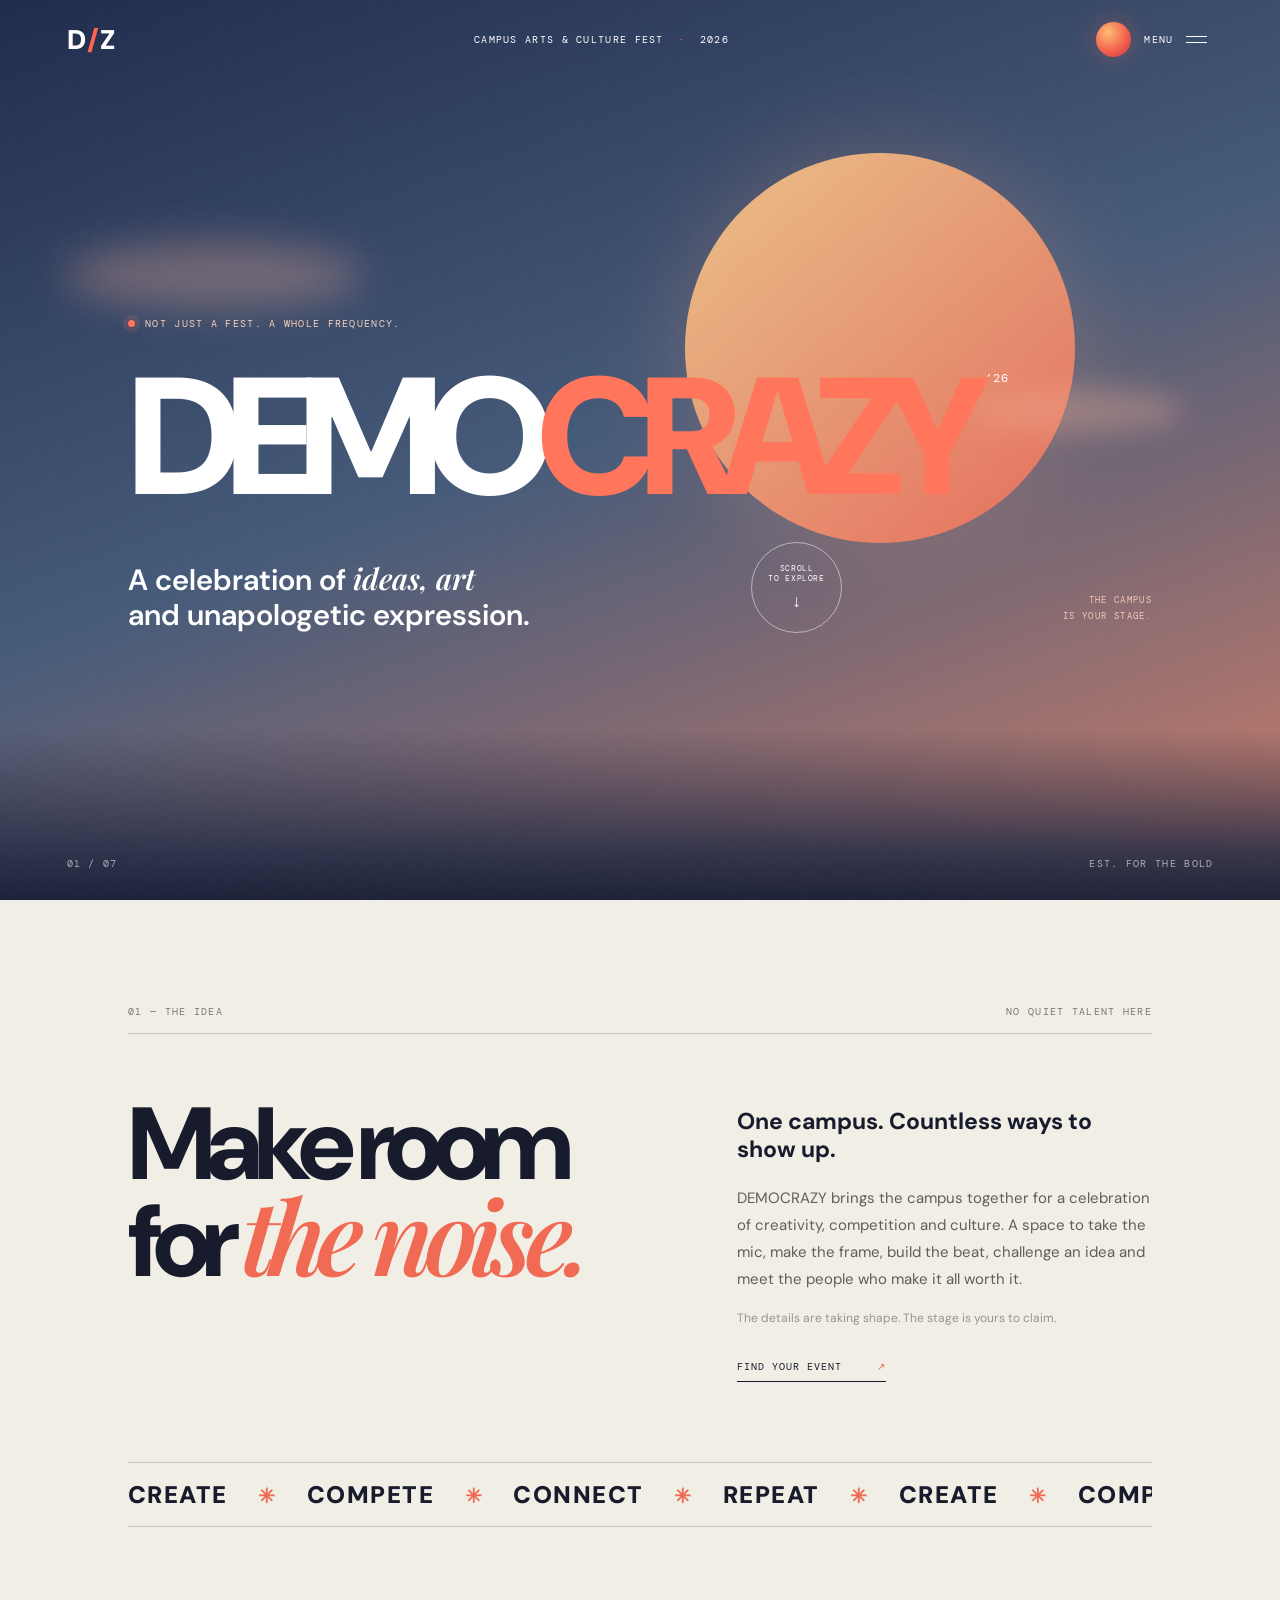
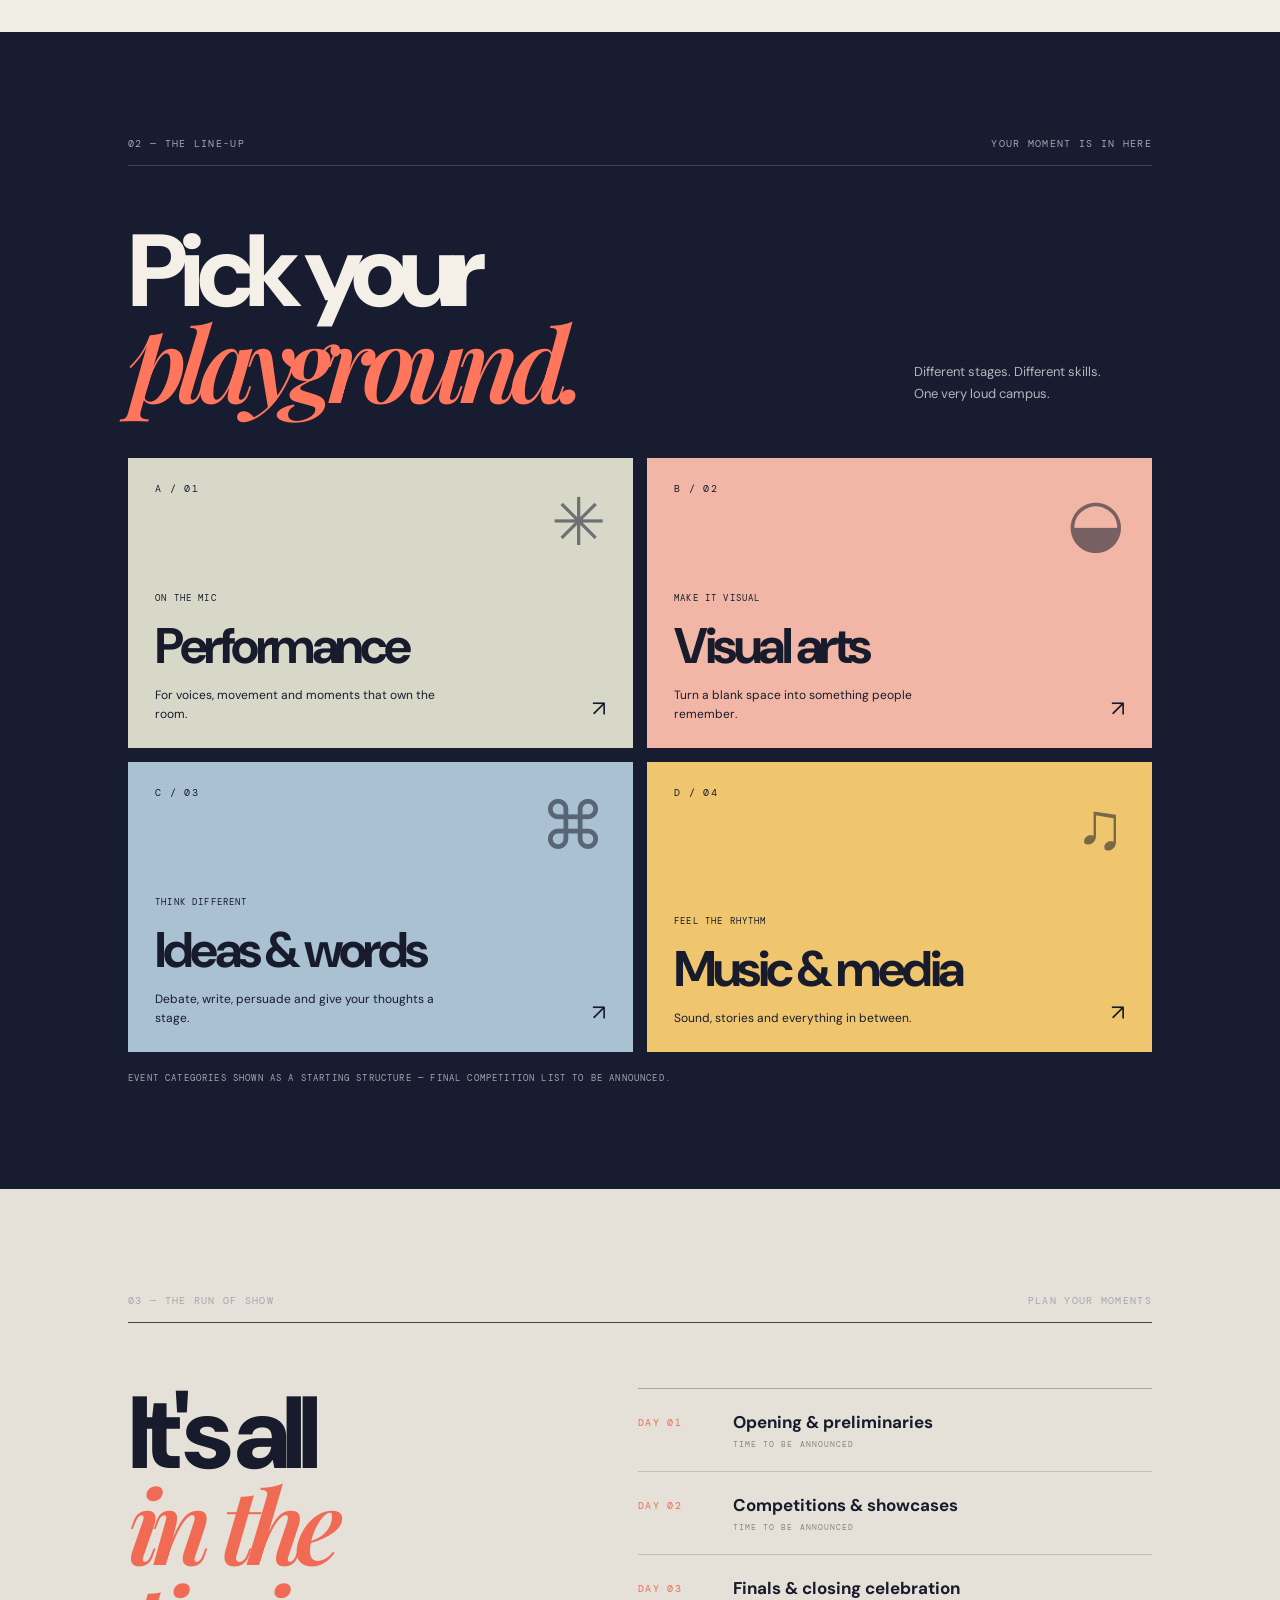
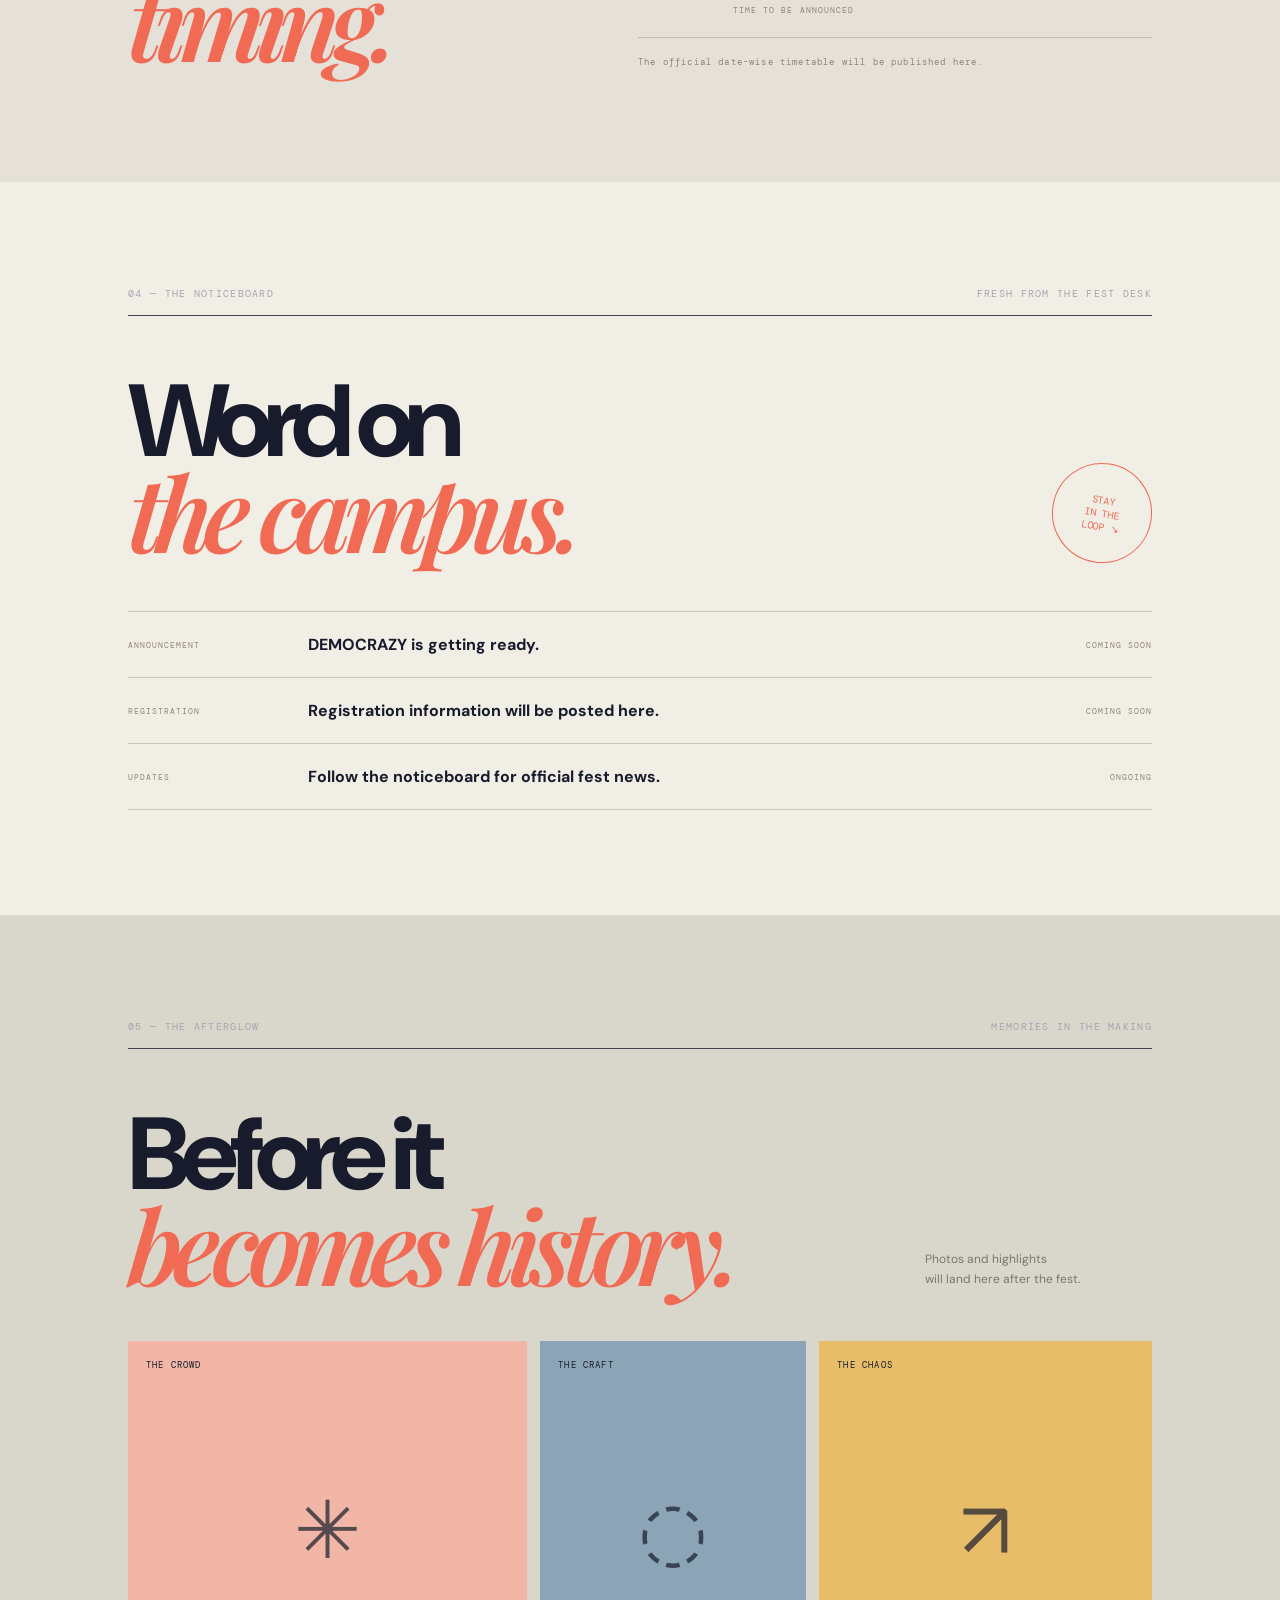
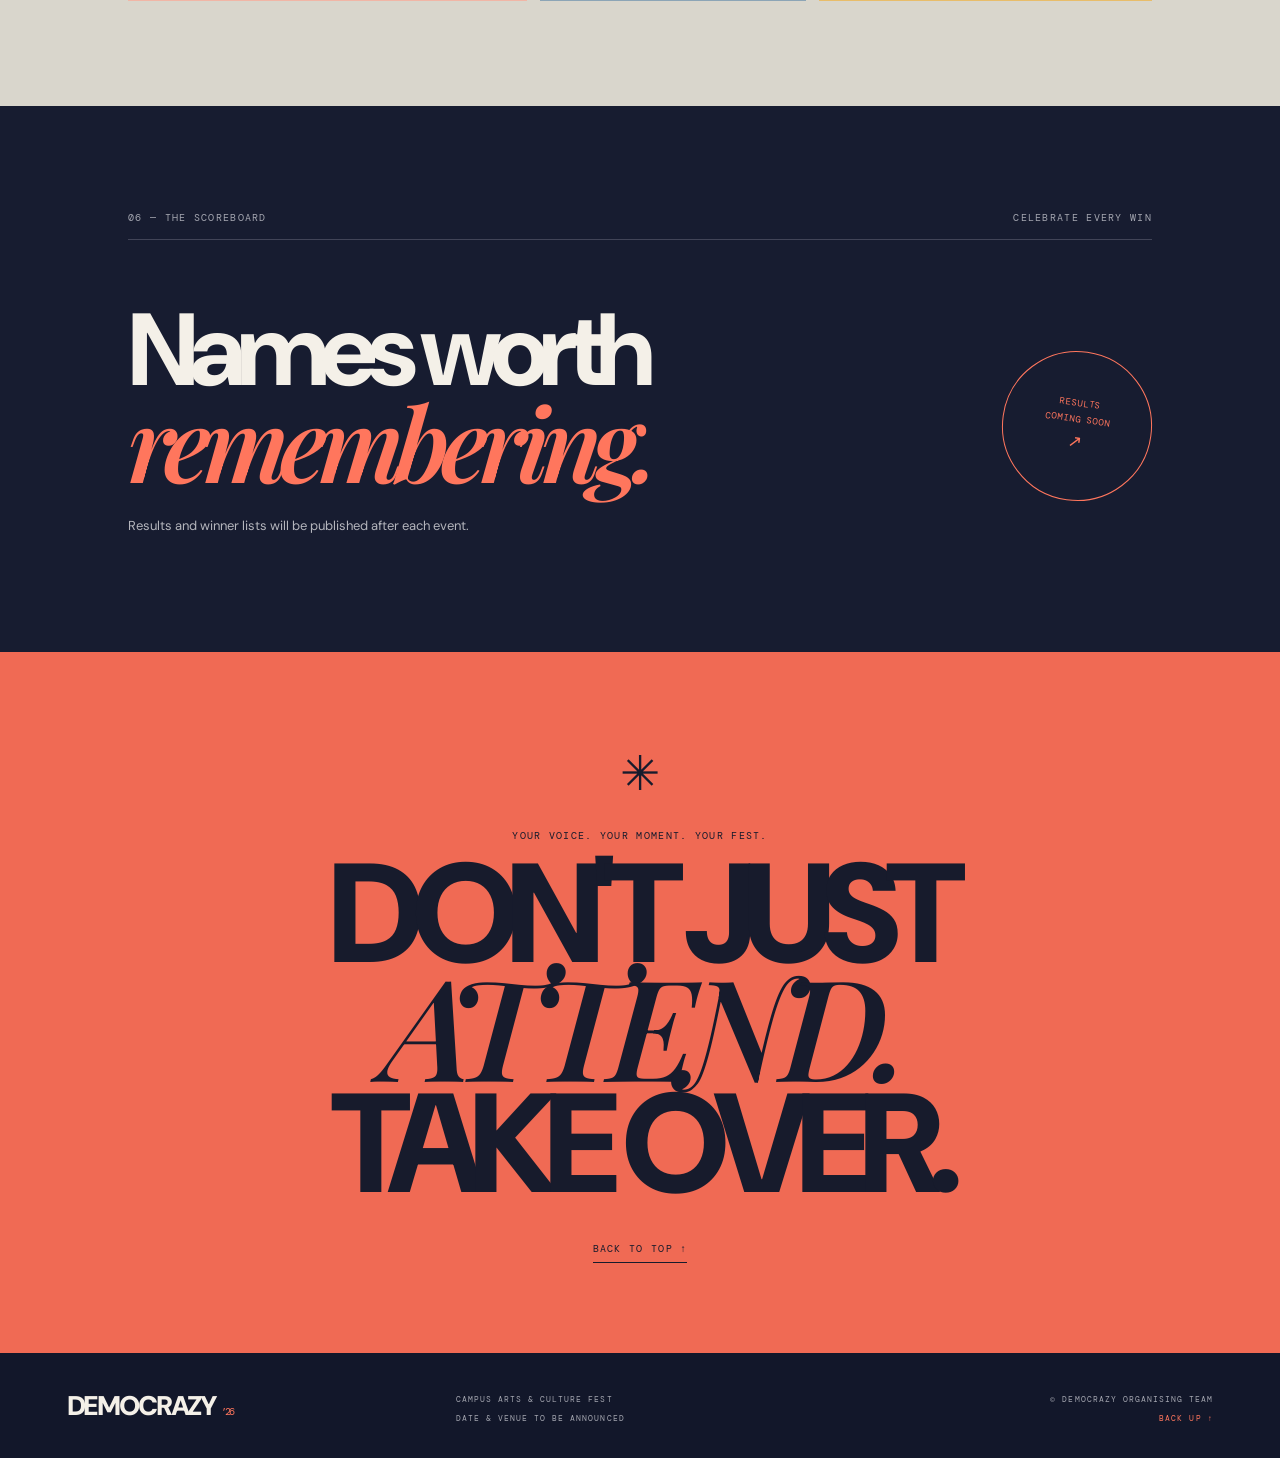
==== index.html @ c94a4e3c "Add files via upload" ====
<!doctype html>
<html lang="en">
<head>
  <meta charset="utf-8">
  <meta name="viewport" content="width=device-width, initial-scale=1">
  <meta name="theme-color" content="#10152b">
  <meta name="description" content="DEMOCRAZY — campus arts, culture and ideas festival.">
  <title>DEMOCRAZY — The Campus Fest</title>
  <link rel="preconnect" href="https://fonts.googleapis.com">
  <link rel="preconnect" href="https://fonts.gstatic.com" crossorigin>
  <link href="https://fonts.googleapis.com/css2?family=DM+Mono:wght@400;500&family=DM+Sans:wght@400;500;600;700;800;900&family=Playfair+Display:ital,wght@0,600;0,700;1,600;1,700&display=swap" rel="stylesheet">
  <link rel="stylesheet" href="style.css">
</head>
<body>
  <div class="loader" id="loader" aria-hidden="true">
    <div class="loader-inner">
      <div class="loader-mark">D<span>.</span></div>
      <p>MAKING SOME NOISE</p>
      <div class="loader-line"><i></i></div>
    </div>
  </div>

  <header class="topbar">
    <a class="wordmark" href="#home" aria-label="DEMOCRAZY home">D<span>/</span>Z</a>
    <span class="top-note">CAMPUS ARTS & CULTURE FEST <i>·</i> 2026</span>
    <button class="menu-trigger" id="menuOpen" aria-label="Open navigation" aria-expanded="false">
      <span class="orb"></span><span class="menu-label">MENU</span><span class="menu-lines"><i></i><i></i></span>
    </button>
  </header>

  <nav class="menu-overlay" id="menu" aria-hidden="true">
    <div class="menu-head"><span>DEMOCRAZY / NAVIGATION</span><button id="menuClose" aria-label="Close navigation">CLOSE <b>×</b></button></div>
    <div class="menu-links">
      <a href="#home"><small>01</small> Home <span>↗</span></a>
      <a href="#about"><small>02</small> The idea <span>↗</span></a>
      <a href="#events"><small>03</small> Events <span>↗</span></a>
      <a href="#schedule"><small>04</small> Schedule <span>↗</span></a>
      <a href="#updates"><small>05</small> Updates <span>↗</span></a>
      <a href="#gallery"><small>06</small> Gallery <span>↗</span></a>
      <a href="#results"><small>07</small> Results <span>↗</span></a>
    </div>
    <div class="menu-foot"><span>MAKE YOURSELF HEARD.</span><span>© DEMOCRAZY 2026</span></div>
  </nav>

  <main>
    <section class="hero" id="home">
      <div class="hero-sky"></div>
      <div class="sun-disc"></div>
      <div class="hero-cloud cloud-a"></div><div class="hero-cloud cloud-b"></div>
      <div class="landscape hills"></div><div class="landscape mountains"></div>
      <div class="landscape foreground"></div>
      <div class="grain"></div>
      <div class="hero-content">
        <p class="eyebrow"><span class="live-dot"></span> NOT JUST A FEST. A WHOLE FREQUENCY.</p>
        <h1>DEMO<span>CRAZY</span><sup>’26</sup></h1>
        <div class="hero-bottom">
          <p class="hero-manifesto">A celebration of <em>ideas, art</em><br>and unapologetic expression.</p>
          <a class="round-link" href="#about" aria-label="Discover the festival"><span>SCROLL<br>TO EXPLORE</span><b>↓</b></a>
          <p class="hero-side-note">THE CAMPUS<br>IS YOUR STAGE.</p>
        </div>
      </div>
      <div class="hero-index"><span>01 / 07</span><span>EST. FOR THE BOLD</span></div>
    </section>

    <section class="intro section-pad" id="about">
      <div class="section-kicker"><span>01 — THE IDEA</span><span>NO QUIET TALENT HERE</span></div>
      <div class="intro-grid">
        <h2>Make room<br>for <em>the noise.</em></h2>
        <div class="intro-copy">
          <p class="big-copy">One campus. Countless ways to show up.</p>
          <p>DEMOCRAZY brings the campus together for a celebration of creativity, competition and culture. A space to take the mic, make the frame, build the beat, challenge an idea and meet the people who make it all worth it.</p>
          <p class="muted">The details are taking shape. The stage is yours to claim.</p>
          <a class="text-link" href="#events">FIND YOUR EVENT <span>↗</span></a>
        </div>
      </div>
      <div class="ticker" aria-hidden="true"><div>CREATE <b>✳</b> COMPETE <b>✳</b> CONNECT <b>✳</b> REPEAT <b>✳</b> CREATE <b>✳</b> COMPETE <b>✳</b> CONNECT <b>✳</b> REPEAT <b>✳</b></div></div>
    </section>

    <section class="events section-pad" id="events">
      <div class="section-kicker"><span>02 — THE LINE-UP</span><span>YOUR MOMENT IS IN HERE</span></div>
      <div class="section-heading"><h2>Pick your<br><em>playground.</em></h2><p>Different stages. Different skills.<br>One very loud campus.</p></div>
      <div class="event-grid">
        <article class="event-card event-card-large"><span class="card-no">A / 01</span><span class="card-symbol">✳</span><div><small>ON THE MIC</small><h3>Performance</h3><p>For voices, movement and moments that own the room.</p></div><span class="card-arrow">↗</span></article>
        <article class="event-card event-card-pink"><span class="card-no">B / 02</span><span class="card-symbol">◒</span><div><small>MAKE IT VISUAL</small><h3>Visual arts</h3><p>Turn a blank space into something people remember.</p></div><span class="card-arrow">↗</span></article>
        <article class="event-card event-card-blue"><span class="card-no">C / 03</span><span class="card-symbol">⌘</span><div><small>THINK DIFFERENT</small><h3>Ideas & words</h3><p>Debate, write, persuade and give your thoughts a stage.</p></div><span class="card-arrow">↗</span></article>
        <article class="event-card event-card-yellow"><span class="card-no">D / 04</span><span class="card-symbol">♫</span><div><small>FEEL THE RHYTHM</small><h3>Music & media</h3><p>Sound, stories and everything in between.</p></div><span class="card-arrow">↗</span></article>
      </div>
      <p class="small-note">EVENT CATEGORIES SHOWN AS A STARTING STRUCTURE — FINAL COMPETITION LIST TO BE ANNOUNCED.</p>
    </section>

    <section class="schedule section-pad" id="schedule">
      <div class="section-kicker"><span>03 — THE RUN OF SHOW</span><span>PLAN YOUR MOMENTS</span></div>
      <div class="schedule-layout">
        <h2>It's all<br><em>in the timing.</em></h2>
        <div class="schedule-panel">
          <div class="schedule-row"><span>DAY 01</span><strong>Opening & preliminaries</strong><small>TIME TO BE ANNOUNCED</small></div>
          <div class="schedule-row"><span>DAY 02</span><strong>Competitions & showcases</strong><small>TIME TO BE ANNOUNCED</small></div>
          <div class="schedule-row"><span>DAY 03</span><strong>Finals & closing celebration</strong><small>TIME TO BE ANNOUNCED</small></div>
          <p class="schedule-disclaimer">The official date-wise timetable will be published here.</p>
        </div>
      </div>
    </section>

    <section class="updates section-pad" id="updates">
      <div class="section-kicker"><span>04 — THE NOTICEBOARD</span><span>FRESH FROM THE FEST DESK</span></div>
      <div class="updates-head"><h2>Word on<br><em>the campus.</em></h2><span class="stamp">STAY<br>IN THE<br>LOOP ↘</span></div>
      <div class="notice-row"><span class="notice-tag">ANNOUNCEMENT</span><strong>DEMOCRAZY is getting ready.</strong><span class="notice-date">COMING SOON</span></div>
      <div class="notice-row"><span class="notice-tag">REGISTRATION</span><strong>Registration information will be posted here.</strong><span class="notice-date">COMING SOON</span></div>
      <div class="notice-row"><span class="notice-tag">UPDATES</span><strong>Follow the noticeboard for official fest news.</strong><span class="notice-date">ONGOING</span></div>
    </section>

    <section class="gallery section-pad" id="gallery">
      <div class="section-kicker"><span>05 — THE AFTERGLOW</span><span>MEMORIES IN THE MAKING</span></div>
      <div class="gallery-head"><h2>Before it<br><em>becomes history.</em></h2><p>Photos and highlights<br>will land here after the fest.</p></div>
      <div class="gallery-placeholders"><div class="gallery-tile tile-one"><span>THE CROWD</span><b>✳</b></div><div class="gallery-tile tile-two"><span>THE CRAFT</span><b>◌</b></div><div class="gallery-tile tile-three"><span>THE CHAOS</span><b>↗</b></div></div>
    </section>

    <section class="results section-pad" id="results">
      <div class="section-kicker"><span>06 — THE SCOREBOARD</span><span>CELEBRATE EVERY WIN</span></div>
      <div class="results-content"><div><h2>Names worth<br><em>remembering.</em></h2><p>Results and winner lists will be published after each event.</p></div><a class="result-button" href="mailto:fest@democrazy.example?subject=DEMOCRAZY%20Results%20Enquiry">RESULTS<br>COMING SOON <span>↗</span></a></div>
    </section>

    <section class="closing">
      <div class="closing-star">✳</div>
      <p>YOUR VOICE. YOUR MOMENT. YOUR FEST.</p>
      <h2>DON'T JUST<br><em>ATTEND.</em><br>TAKE OVER.</h2>
      <a href="#home" class="back-top">BACK TO TOP ↑</a>
    </section>
  </main>

  <footer class="footer">
    <a class="footer-logo" href="#home">DEMOCRAZY<span>’26</span></a>
    <div class="footer-mid"><span>CAMPUS ARTS & CULTURE FEST</span><span>DATE & VENUE TO BE ANNOUNCED</span></div>
    <div class="footer-right"><span>© DEMOCRAZY ORGANISING TEAM</span><a href="#home">BACK UP ↑</a></div>
  </footer>
  <script src="script.js"></script>
</body>
</html>
---- style.css ----
*{box-sizing:border-box}html{scroll-behavior:smooth;scroll-padding-top:84px}body{margin:0;background:#f1eee6;color:#171b2c;font-family:"DM Sans",sans-serif;overflow-x:hidden}a{color:inherit;text-decoration:none}button{font:inherit}.loader{position:fixed;inset:0;background:#11162b;z-index:1000;display:grid;place-items:center;color:#f1eee6;transition:opacity .65s,visibility .65s}.loader.done{opacity:0;visibility:hidden}.loader-inner{width:min(280px,70vw)}.loader-mark{font-size:62px;font-weight:900;letter-spacing:-.1em}.loader-mark span{color:#ff654f}.loader-inner p,.loader-line{font:10px "DM Mono",monospace;letter-spacing:.18em}.loader-line{height:2px;background:#41465a;margin-top:20px;overflow:hidden}.loader-line i{display:block;height:100%;width:40%;background:#ff654f;animation:load 1s ease-in-out infinite alternate}@keyframes load{to{transform:translateX(150%)}}.topbar{height:78px;position:absolute;z-index:20;top:0;left:0;width:100%;display:flex;align-items:center;justify-content:space-between;padding:0 5.2vw;color:#fff}.wordmark{font-size:27px;font-weight:900;letter-spacing:-.1em}.wordmark span{color:#ff654f;padding:0 4px}.top-note,.menu-label,.menu-head,.menu-foot,.hero-index,.eyebrow,.section-kicker,.small-note,.event-card small,.card-no,.schedule-row span,.schedule-row small,.schedule-disclaimer,.notice-tag,.notice-date,.gallery-tile span,.closing>p,.back-top,.footer-mid,.footer-right{font:10px "DM Mono",monospace;letter-spacing:.13em}.top-note i{color:#ff654f;font-style:normal;padding:0 7px}.menu-trigger{border:0;background:none;color:#fff;display:flex;align-items:center;gap:13px;cursor:pointer}.orb{width:35px;height:35px;border-radius:50%;background:radial-gradient(circle at 35% 30%,#ffbc76,#f35d4b 58%,#bd3748);box-shadow:0 0 28px #ff795655}.menu-lines{display:grid;gap:5px}.menu-lines i{width:21px;height:1px;background:#fff;display:block}.hero{min-height:790px;height:100svh;max-height:1100px;position:relative;overflow:hidden;background:#202b4c;color:#fff;display:flex;align-items:center}.hero-sky{position:absolute;inset:0;background:linear-gradient(160deg,#202b4c 0%,#455a79 48%,#d17d68 100%)}.sun-disc{position:absolute;width:min(31vw,390px);aspect-ratio:1;border-radius:50%;background:linear-gradient(140deg,#ffcf8c,#f16e5a);right:16%;top:17%;opacity:.9;filter:blur(.3px);box-shadow:0 0 100px #f9a17a44}.hero-cloud{position:absolute;width:300px;height:65px;border-radius:50%;background:#f6b19a;filter:blur(20px);opacity:.32}.cloud-a{top:27%;left:5%}.cloud-b{top:42%;right:4%;transform:scale(.7)}.landscape{position:absolute;left:0;right:0;pointer-events:none}.hills{height:42%;bottom:0;background:url("assets/hills-HKUNKBJw.webp") center bottom/cover no-repeat;opacity:.88}.mountains{height:35%;bottom:0;background:url("assets/mountains-B8xGV3cT.webp") center bottom/cover no-repeat;opacity:.44;mix-blend-mode:screen}.foreground{height:21%;bottom:-2%;background:linear-gradient(0deg,#141a31 0%,#222b45dd 35%,transparent 100%)}.grain{position:absolute;inset:0;opacity:.1;pointer-events:none;background-image:url("data:image/svg+xml,%3Csvg viewBox='0 0 180 180' xmlns='http://www.w3.org/2000/svg'%3E%3Cfilter id='n'%3E%3CfeTurbulence type='fractalNoise' baseFrequency='.9' numOctaves='3' stitchTiles='stitch'/%3E%3C/filter%3E%3Crect width='100%25' height='100%25' filter='url(%23n)' opacity='.23'/%3E%3C/svg%3E")}.hero-content{position:relative;z-index:2;width:100%;padding:110px 10vw 70px}.eyebrow{color:#f6d2bd;display:flex;align-items:center;gap:10px}.live-dot{width:7px;height:7px;border-radius:50%;background:#ff765d;box-shadow:0 0 0 5px #ff765d22}.hero h1{font-size:clamp(68px,13vw,190px);line-height:.82;letter-spacing:-.105em;margin:40px 0 36px;font-weight:900;white-space:nowrap}.hero h1 span{color:#ff765d}.hero h1 sup{font:12px "DM Mono",monospace;letter-spacing:.1em;vertical-align:top;margin-left:12px}.hero-bottom{display:flex;align-items:end;justify-content:space-between;max-width:1040px}.hero-manifesto{font-size:clamp(19px,2.3vw,31px);line-height:1.2;font-weight:600;margin:0}.hero-manifesto em,.section-heading em,.intro h2 em,.schedule h2 em,.updates-head h2 em,.gallery-head h2 em,.results h2 em,.closing h2 em{font-family:"Playfair Display",serif;font-weight:600}.round-link{width:91px;height:91px;border:1px solid #ffffff80;border-radius:50%;display:flex;flex-direction:column;align-items:center;justify-content:center;gap:7px;font:8px "DM Mono",monospace;letter-spacing:.08em;text-align:center;transition:.3s}.round-link b{font-size:17px;font-weight:400}.round-link:hover{background:#ff765d;border-color:#ff765d;transform:rotate(-12deg)}.hero-side-note{font:9px "DM Mono",monospace;letter-spacing:.15em;line-height:1.8;text-align:right;color:#f4c9b5}.hero-index{position:absolute;z-index:3;bottom:30px;left:5.2vw;right:5.2vw;display:flex;justify-content:space-between;color:#ffffff9c}.menu-overlay{position:fixed;z-index:100;inset:0;background:#151a2d;color:#f4f0e8;padding:28px 7vw 25px;display:flex;flex-direction:column;transform:translateY(-102%);transition:transform .65s cubic-bezier(.76,0,.24,1)}.menu-overlay.open{transform:translateY(0)}.menu-head,.menu-foot{display:flex;justify-content:space-between;color:#b8b8bd}.menu-head button{background:none;border:0;color:#fff;font:10px "DM Mono",monospace;letter-spacing:.1em;cursor:pointer}.menu-head button b{font-size:20px;margin-left:9px;color:#ff765d}.menu-links{display:grid;grid-template-columns:1fr 1fr;gap:0 7vw;margin:auto 0}.menu-links a{font-size:clamp(30px,5.2vw,76px);font-weight:800;letter-spacing:-.06em;border-bottom:1px solid #ffffff25;padding:9px 0;display:flex;align-items:center;gap:16px;transition:color .2s}.menu-links a:hover{color:#ff765d}.menu-links small{font:10px "DM Mono",monospace;letter-spacing:0;color:#ff765d}.menu-links a span{font-size:20px;margin-left:auto}.section-pad{padding:105px 10vw}.section-kicker{display:flex;justify-content:space-between;color:#77776f;border-bottom:1px solid #c9c5ba;padding-bottom:15px}.intro{background:#f1eee6}.intro-grid{display:grid;grid-template-columns:1.1fr .9fr;gap:8vw;padding:65px 0 80px}.intro h2,.section-heading h2,.schedule h2,.updates-head h2,.gallery-head h2,.results h2{font-size:clamp(55px,8vw,112px);line-height:.88;letter-spacing:-.085em;margin:0;font-weight:800}.intro h2 em,.section-heading em,.schedule h2 em,.updates-head h2 em,.gallery-head h2 em,.results h2 em{color:#f06a54}.intro-copy{max-width:430px;padding-top:9px}.big-copy{font-size:23px;font-weight:700;line-height:1.2;margin:0 0 22px}.intro-copy>p:not(.big-copy){font-size:15px;line-height:1.8;color:#5e5e5b}.intro-copy .muted{font-size:12px!important;color:#98948b!important}.text-link{display:inline-flex;gap:35px;margin-top:18px;padding-bottom:8px;border-bottom:1px solid #171b2c;font:10px "DM Mono",monospace;letter-spacing:.1em}.text-link span{color:#f06a54}.ticker{overflow:hidden;border-top:1px solid #c9c5ba;border-bottom:1px solid #c9c5ba;padding:16px 0;white-space:nowrap;font-size:24px;font-weight:900;letter-spacing:.06em}.ticker div{word-spacing:10px;animation:marquee 26s linear infinite}.ticker b{color:#f06a54;font-size:20px;margin:0 14px}@keyframes marquee{to{transform:translateX(-25%)}}.events{background:#171c30;color:#f4f0e8}.events .section-kicker,.schedule .section-kicker,.updates .section-kicker,.gallery .section-kicker,.results .section-kicker{color:#a4a6b0;border-color:#414457}.section-heading{display:flex;justify-content:space-between;align-items:end;padding:60px 0 45px}.section-heading h2 em{color:#ff765d}.section-heading>p{font-size:13px;line-height:1.7;color:#b4b5bc;margin:0 5% 8px 0}.event-grid{display:grid;grid-template-columns:1fr 1fr;gap:14px}.event-card{min-height:290px;padding:24px 27px;position:relative;display:flex;flex-direction:column;justify-content:space-between;color:#171b2c;overflow:hidden;transition:transform .3s}.event-card:hover{transform:translateY(-5px)}.event-card-large{background:#d8d8c8}.event-card-pink{background:#f1b6a6}.event-card-blue{background:#a9c1d3}.event-card-yellow{background:#efc66d}.card-no{position:relative;z-index:1}.card-symbol{position:absolute;right:27px;top:22px;font-size:66px;opacity:.55}.event-card small{font-size:9px}.event-card h3{font-size:clamp(31px,4vw,50px);letter-spacing:-.07em;margin:7px 0}.event-card p{font-size:12px;max-width:280px;line-height:1.6;margin:0}.card-arrow{position:absolute;right:27px;bottom:25px;font-size:22px}.small-note{font-size:9px;color:#a4a6b0;margin:20px 0 0}.schedule{background:#e5e1d8}.schedule-layout{display:grid;grid-template-columns:.9fr 1.1fr;gap:7vw;padding-top:65px}.schedule h2 em{color:#f06a54}.schedule-panel{border-top:1px solid #aaa69e}.schedule-row{display:grid;grid-template-columns:80px 1fr;gap:6px 15px;padding:22px 0;border-bottom:1px solid #c3beb4;align-items:center}.schedule-row span{color:#ed6b54}.schedule-row strong{font-size:17px}.schedule-row small{grid-column:2;color:#89867f;font-size:8px}.schedule-disclaimer{font-size:9px;color:#89867f;margin-top:18px}.updates{background:#f1eee6}.updates-head{display:flex;align-items:end;justify-content:space-between;padding:60px 0 48px}.stamp{border:1px solid #f06a54;color:#f06a54;border-radius:50%;width:100px;height:100px;display:grid;place-content:center;text-align:center;font:10px "DM Mono",monospace;transform:rotate(9deg)}.notice-row{display:grid;grid-template-columns:160px 1fr 120px;gap:20px;align-items:center;border-top:1px solid #c9c5ba;padding:22px 0}.notice-row:last-child{border-bottom:1px solid #c9c5ba}.notice-tag,.notice-date{font-size:8px;color:#8c887f}.notice-row strong{font-size:16px}.notice-date{text-align:right}.gallery{background:#d9d6cc}.gallery-head{display:flex;justify-content:space-between;align-items:end;padding:60px 0 45px}.gallery-head>p{font-size:12px;line-height:1.7;color:#77776f;margin:0 7% 7px 0}.gallery-placeholders{display:grid;grid-template-columns:1.2fr .8fr 1fr;gap:13px}.gallery-tile{height:260px;padding:18px;display:flex;flex-direction:column;justify-content:space-between;position:relative;overflow:hidden}.gallery-tile b{font-size:80px;align-self:center;font-weight:400;opacity:.7}.tile-one{background:#f1b6a6}.tile-two{background:#8ca5b6}.tile-three{background:#e8bd6a}.gallery-tile span{font-size:9px}.results{background:#171c30;color:#f4f0e8}.results-content{display:flex;justify-content:space-between;align-items:center;padding-top:65px}.results h2 em{color:#ff765d}.results-content p{color:#b4b5bc;font-size:13px;margin-top:24px}.result-button{width:150px;height:150px;border:1px solid #ff765d;border-radius:50%;display:grid;place-content:center;text-align:center;color:#ff765d;font:9px "DM Mono",monospace;letter-spacing:.1em;line-height:1.7;transform:rotate(8deg);transition:.3s}.result-button:hover{background:#ff765d;color:#171c30;transform:rotate(0)}.result-button span{font-size:17px}.closing{min-height:590px;background:#f06a54;color:#171b2c;text-align:center;display:flex;flex-direction:column;align-items:center;justify-content:center;padding:90px 20px;position:relative;overflow:hidden}.closing-star{font-size:48px;animation:spin 24s linear infinite}@keyframes spin{to{transform:rotate(360deg)}}.closing>p{margin:24px 0 18px}.closing h2{font-size:clamp(65px,11vw,145px);line-height:.78;letter-spacing:-.1em;margin:0;font-weight:900}.closing h2 em{font-weight:600}.back-top{margin-top:42px;border-bottom:1px solid #171b2c;padding-bottom:7px}.footer{background:#12172a;color:#f4f0e8;padding:35px 5.2vw;display:grid;grid-template-columns:1fr 1fr 1fr;align-items:end;gap:20px}.footer-logo{font-size:27px;font-weight:900;letter-spacing:-.08em}.footer-logo span{font:10px "DM Mono",monospace;color:#ff765d;margin-left:6px}.footer-mid,.footer-right{display:grid;gap:9px;color:#a4a6b0;font-size:8px}.footer-right{text-align:right}.footer-right a{color:#ff765d}.menu-lock{overflow:hidden}
@media(max-width:700px){.topbar{height:66px;padding:0 6vw}.top-note{display:none}.hero{min-height:720px;height:100svh}.hero-content{padding:100px 7vw 70px}.hero h1{font-size:clamp(58px,15vw,100px);white-space:normal;line-height:.9;margin:35px 0}.hero h1 sup{font-size:9px}.sun-disc{width:54vw;right:7%;top:20%}.hills{height:32%}.mountains{height:25%}.hero-bottom{display:grid;grid-template-columns:1fr auto;gap:25px}.hero-side-note{display:none}.round-link{width:75px;height:75px}.hero-index{left:7vw;right:7vw;bottom:22px;font-size:8px}.menu-overlay{padding:24px 7vw}.menu-links{grid-template-columns:1fr;gap:0;margin:45px 0}.menu-links a{font-size:clamp(30px,9vw,54px);padding:7px 0}.menu-foot{font-size:8px}.section-pad{padding:75px 7vw}.section-kicker{font-size:8px;gap:12px}.intro-grid,.schedule-layout{grid-template-columns:1fr;gap:35px;padding:48px 0 58px}.intro h2,.section-heading h2,.schedule h2,.updates-head h2,.gallery-head h2,.results h2{font-size:clamp(57px,15vw,90px)}.intro-copy{padding:0}.big-copy{font-size:20px}.ticker{font-size:18px}.section-heading,.gallery-head{display:block;padding:48px 0 34px}.section-heading>p,.gallery-head>p{margin:24px 0 0}.event-grid{grid-template-columns:1fr}.event-card{min-height:245px}.schedule-layout{padding-top:48px}.updates-head{padding:48px 0 34px}.stamp{width:75px;height:75px;font-size:8px;margin-top:30px}.notice-row{grid-template-columns:1fr auto;gap:8px 15px;padding:17px 0}.notice-row strong{grid-column:1/-1;grid-row:2;font-size:14px}.notice-date{grid-column:2;grid-row:1}.notice-tag{grid-column:1;grid-row:1}.gallery-placeholders{grid-template-columns:1fr 1fr}.gallery-tile{height:190px}.tile-three{grid-column:1/-1;height:150px}.results-content{display:block;padding-top:48px}.result-button{margin:35px 0 0 auto;width:125px;height:125px}.closing{min-height:500px}.closing h2{font-size:clamp(62px,16vw,105px)}.footer{grid-template-columns:1fr 1fr;padding:28px 7vw}.footer-mid{grid-column:1/-1;grid-row:2}.footer-right{grid-column:2;grid-row:1}}
@media(prefers-reduced-motion:reduce){*,*::before,*::after{scroll-behavior:auto!important;animation-duration:.01ms!important;animation-iteration-count:1!important;transition-duration:.01ms!important}}
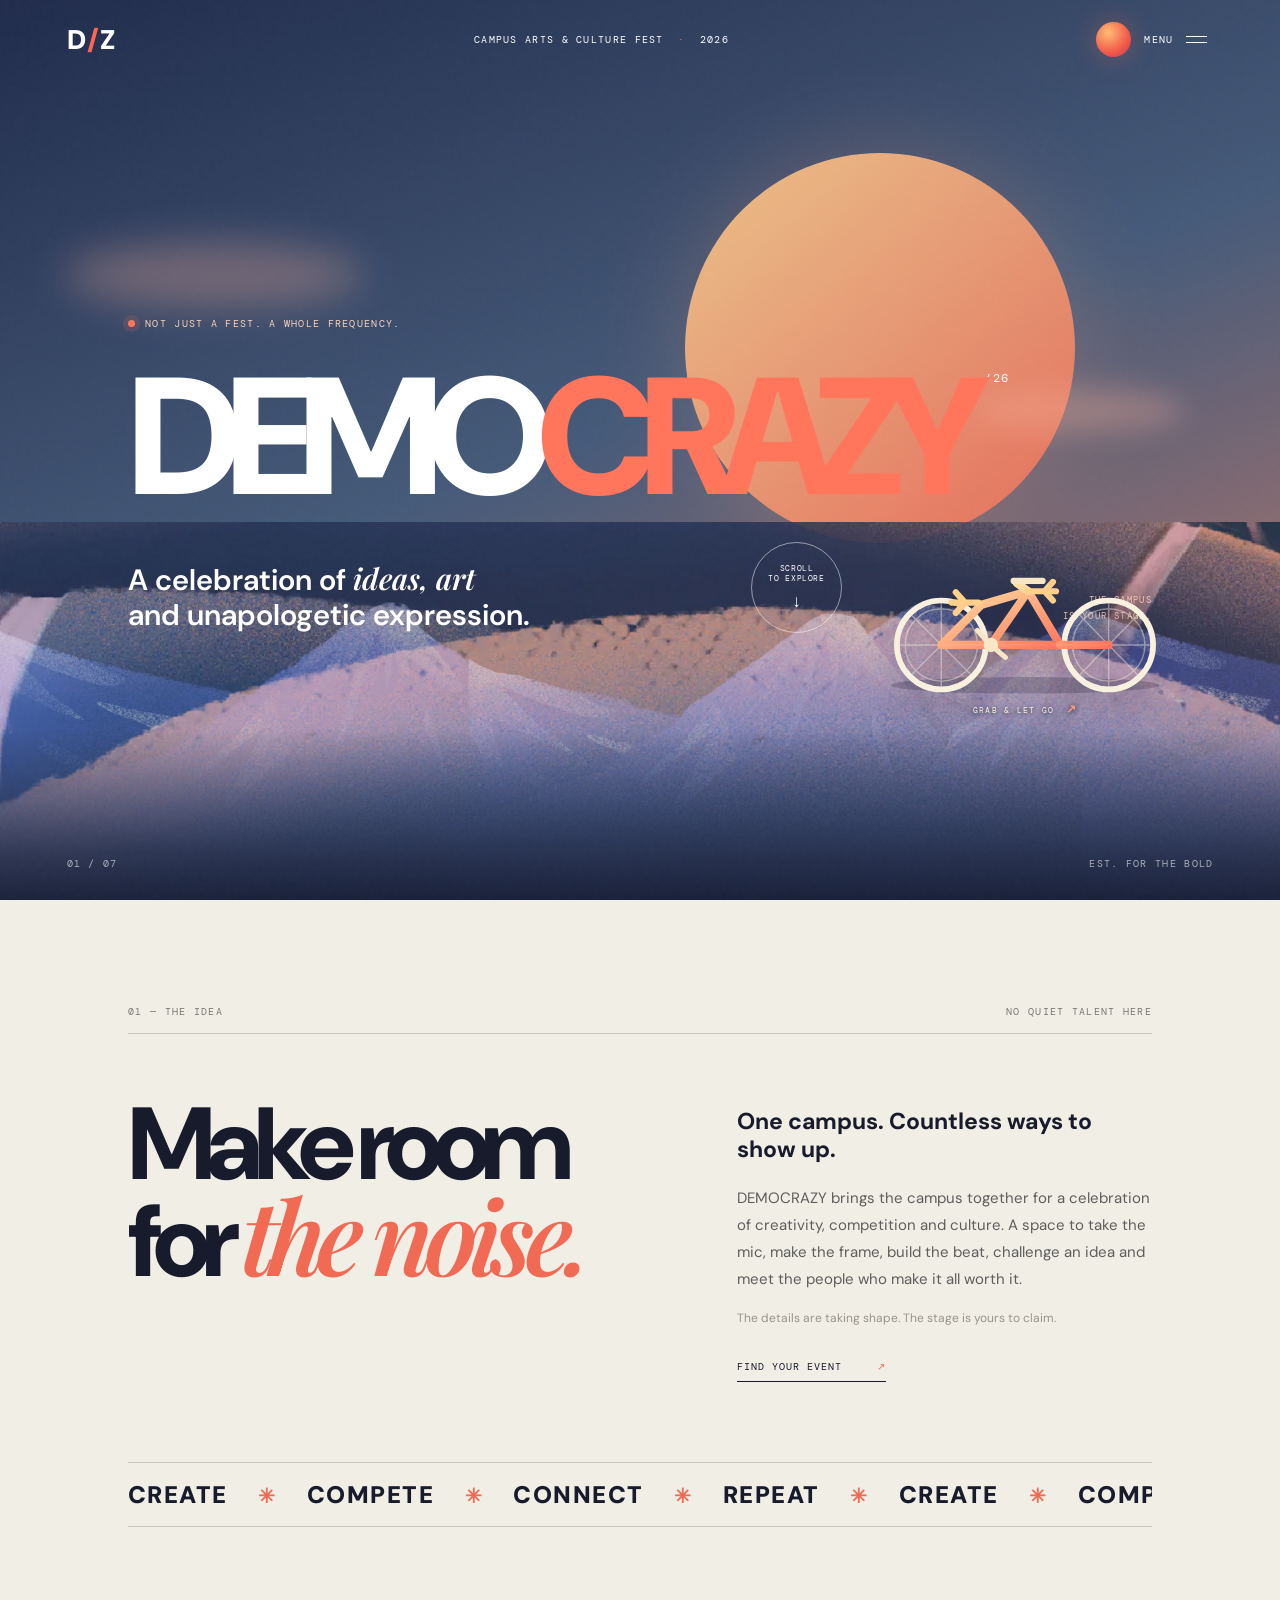
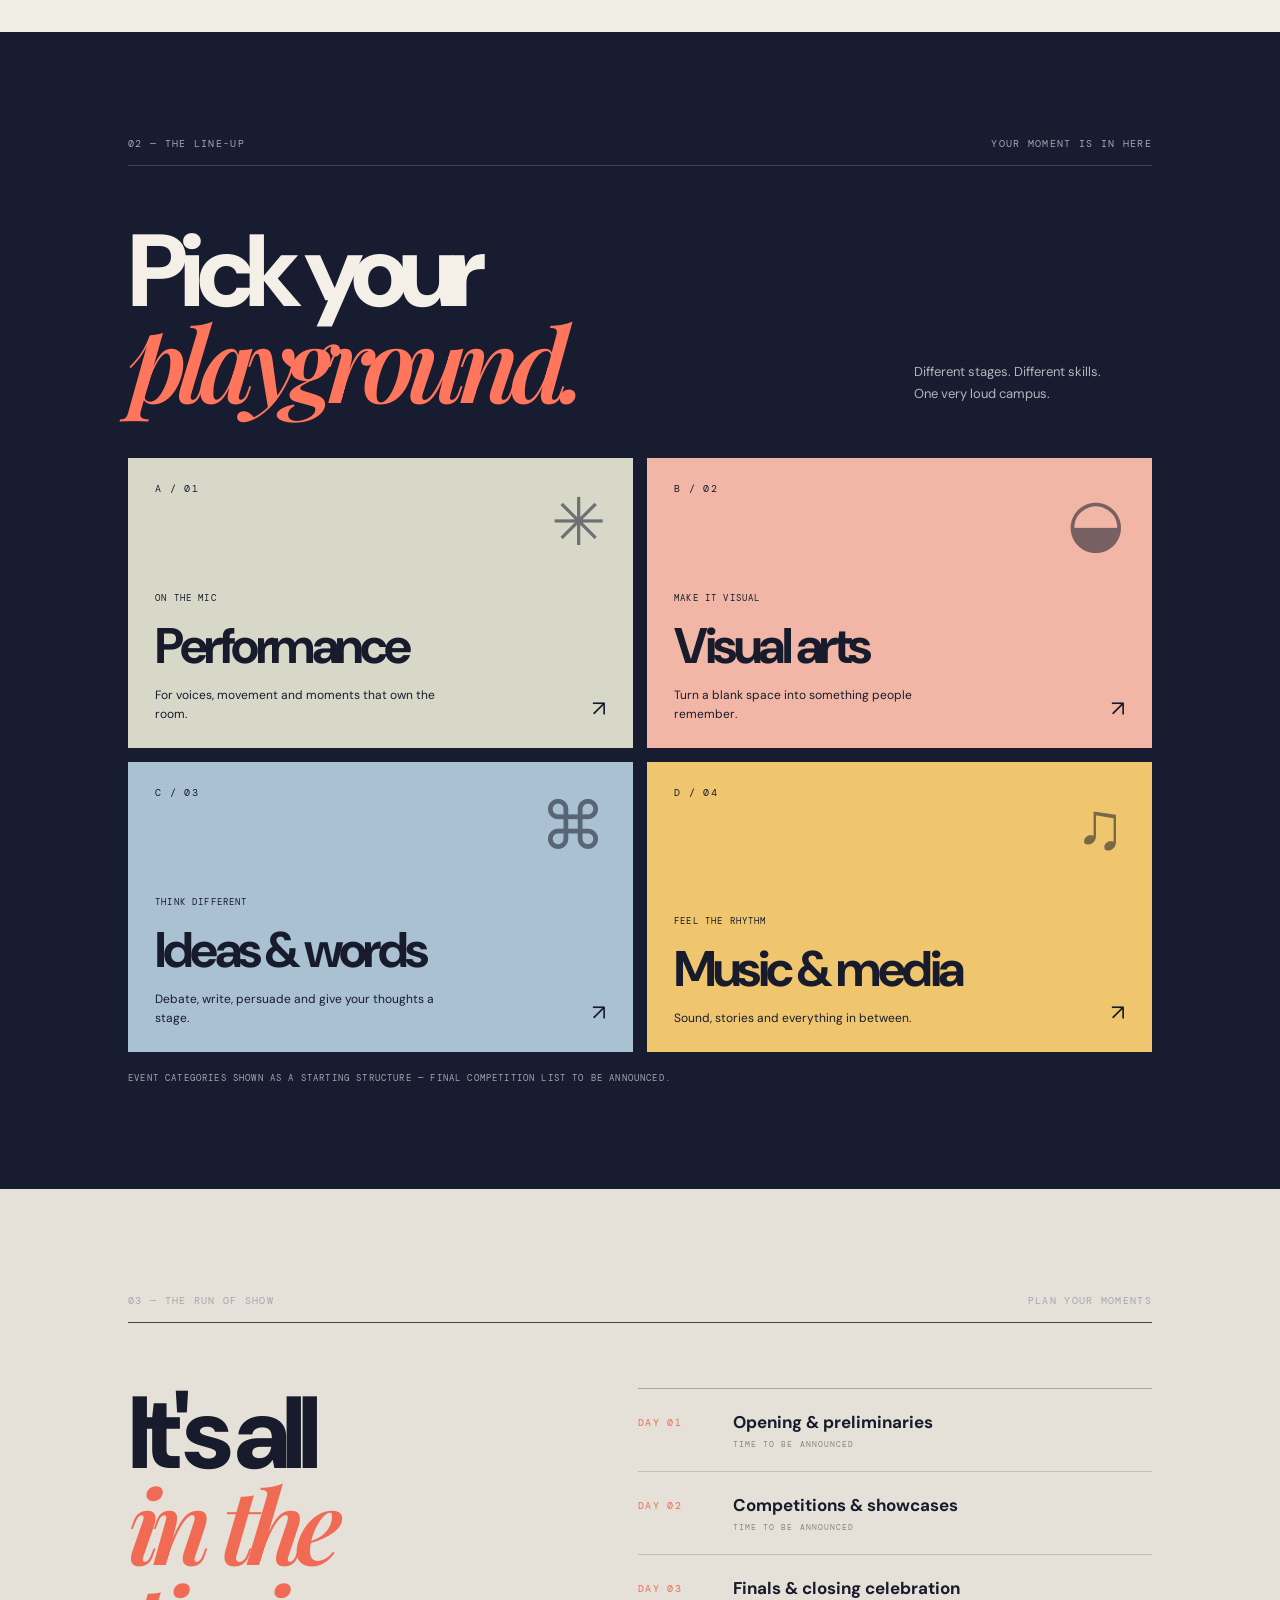
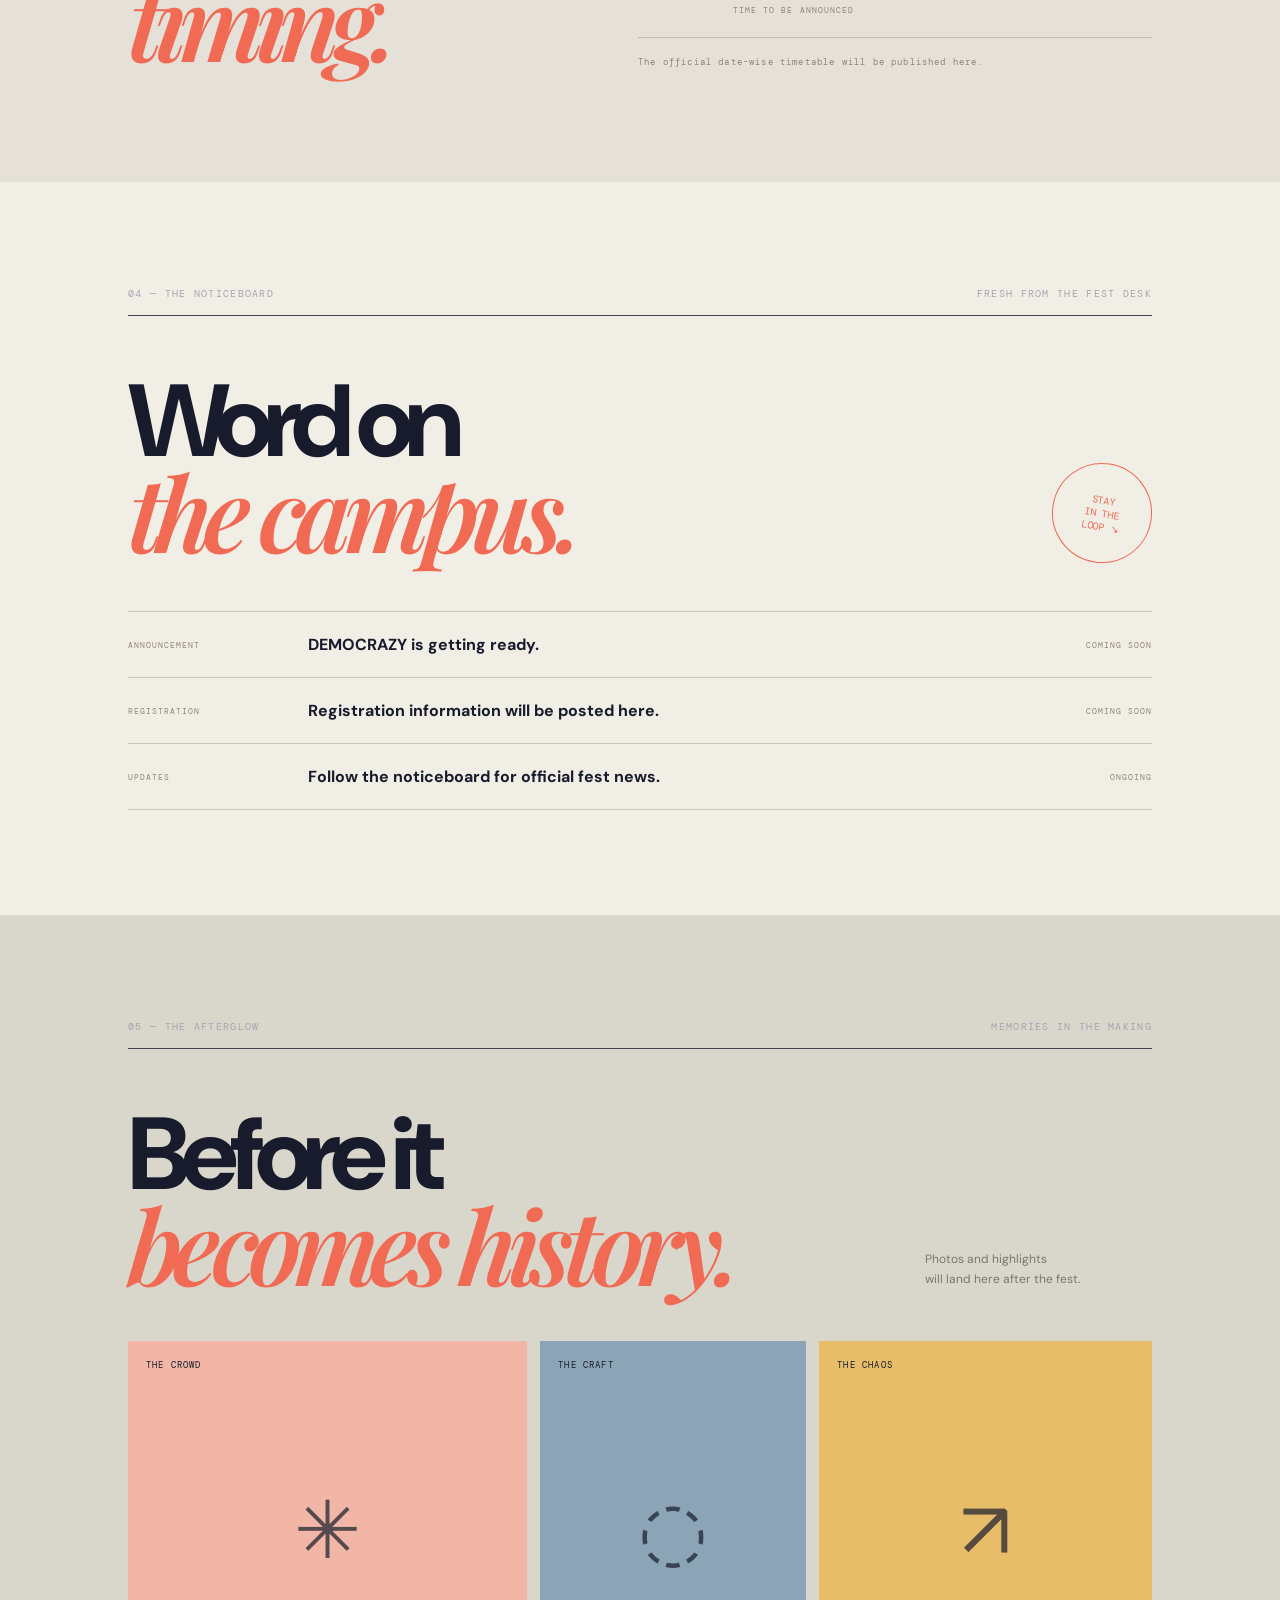
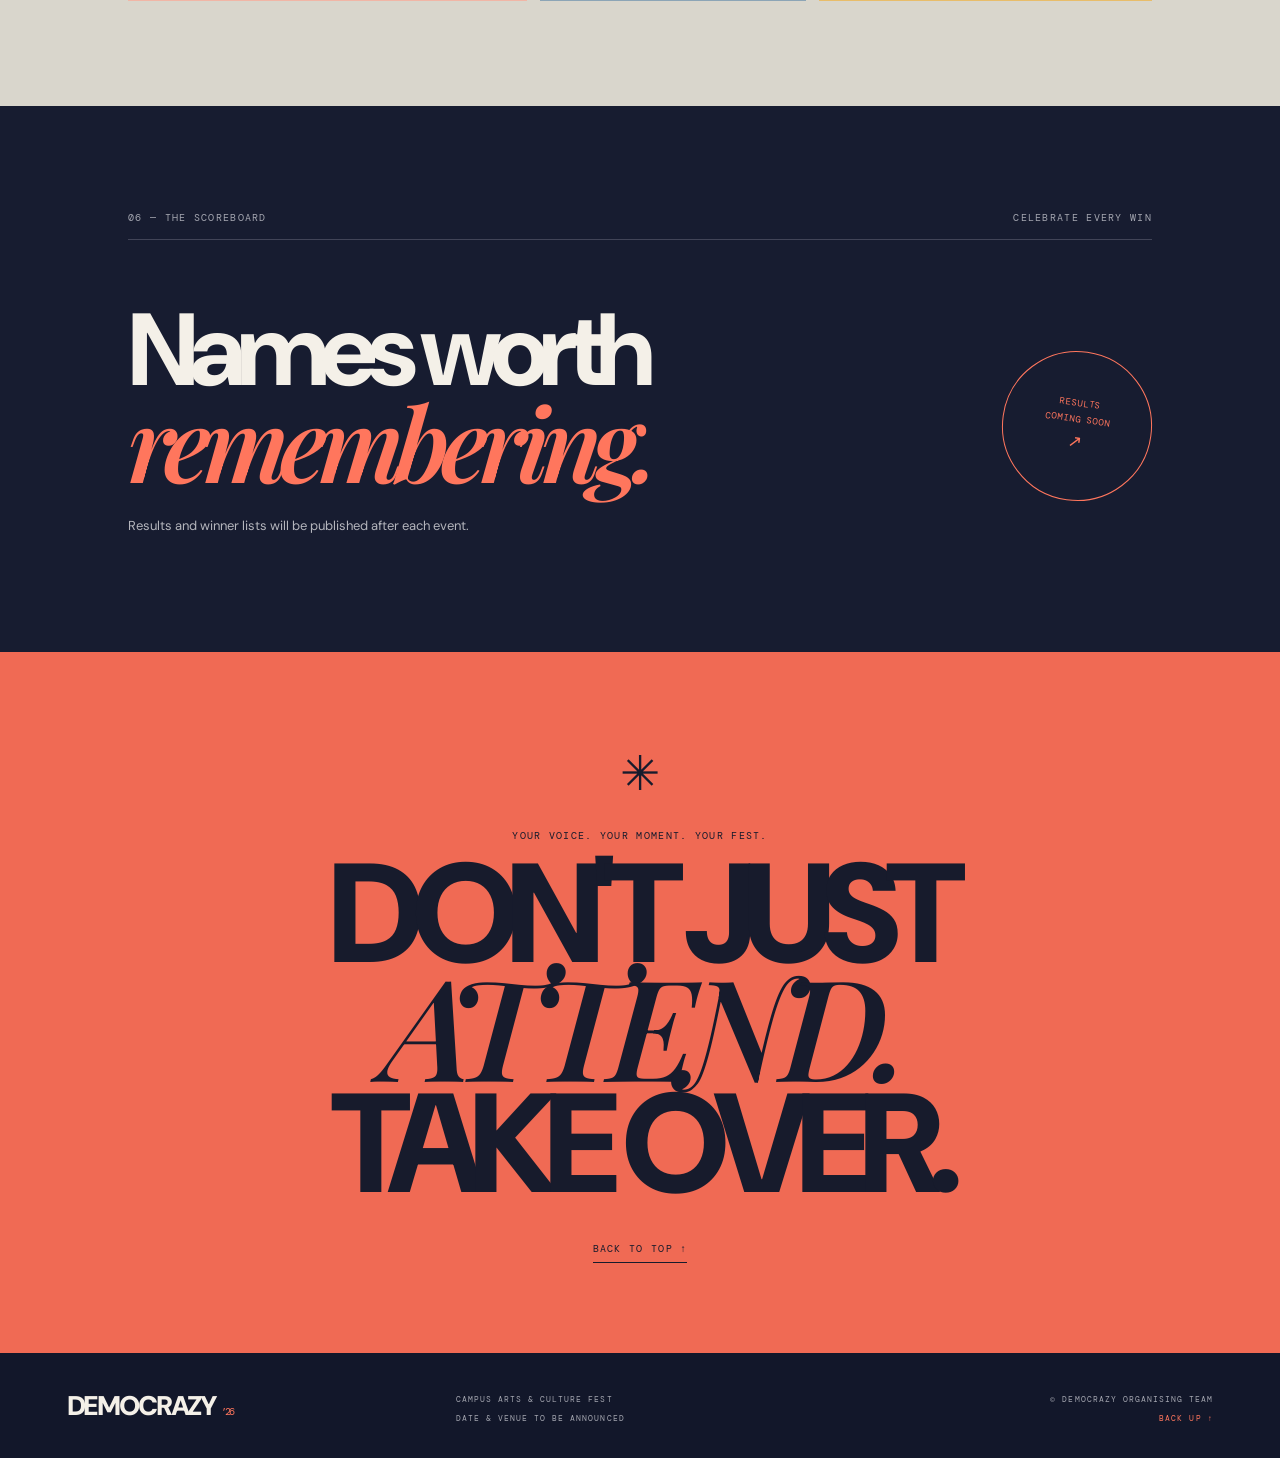
==== commit 0c31ea0c: "Add files via upload" ====
--- a/index.html
+++ b/index.html
@@ -58,6 +58,36 @@
           <a class="round-link" href="#about" aria-label="Discover the festival"><span>SCROLL<br>TO EXPLORE</span><b>↓</b></a>
           <p class="hero-side-note">THE CAMPUS<br>IS YOUR STAGE.</p>
         </div>
+      </div>
+      <div class="draggable-bike" id="draggableBike" role="img" aria-label="A bicycle you can drag around; release it to let it spring back" tabindex="0">
+        <svg viewBox="0 0 300 176" aria-hidden="true">
+          <defs>
+            <linearGradient id="bikeFrame" x1="0" y1="0" x2="1" y2="1">
+              <stop offset="0" stop-color="#ffe2a4"/><stop offset="1" stop-color="#ff765d"/>
+            </linearGradient>
+          </defs>
+          <ellipse cx="150" cy="158" rx="130" ry="8" fill="#11162b" opacity=".22"/>
+          <g fill="none" stroke="#f8f1df" stroke-width="5.5">
+            <circle cx="69" cy="119" r="43"/><circle cx="231" cy="119" r="43"/>
+          </g>
+          <g fill="none" stroke="#f8f1df" stroke-width="1.4" opacity=".42">
+            <circle cx="69" cy="119" r="35"/><circle cx="231" cy="119" r="35"/>
+            <path d="M69 76V162M26 119H112M38 88l62 62m0-62-62 62M231 76V162M188 119h86m-73-31 60 62m0-62-60 62"/>
+          </g>
+          <g fill="none" stroke="url(#bikeFrame)" stroke-width="8" stroke-linecap="round" stroke-linejoin="round">
+            <path d="M69 119 117 119 153 67 184 119 69 119 108 80 153 67"/>
+            <path d="M184 119 231 119M153 67l-11-8"/>
+          </g>
+          <g fill="none" stroke="#ffcf8c" stroke-width="6" stroke-linecap="round">
+            <path d="M105 78h-26m13 0-9-10m9 10-9 10"/>
+            <path d="M153 67h27m-11 0 8-9m-8 9 8 9"/>
+          </g>
+          <circle cx="117" cy="119" r="7" fill="#f7e7c6"/>
+          <path d="M117 119l-13-14m13 14 14 12" stroke="#f7e7c6" stroke-width="5" stroke-linecap="round"/>
+          <path d="M139 57h28" stroke="#f7e7c6" stroke-width="6" stroke-linecap="round"/>
+          <path d="M69 119h162" stroke="#fff" stroke-width="1" opacity=".12"/>
+        </svg>
+        <span class="bike-hint">GRAB &amp; LET GO <b>↗</b></span>
       </div>
       <div class="hero-index"><span>01 / 07</span><span>EST. FOR THE BOLD</span></div>
     </section>
--- a/style.css
+++ b/style.css
@@ -1,3 +1,12 @@
 *{box-sizing:border-box}html{scroll-behavior:smooth;scroll-padding-top:84px}body{margin:0;background:#f1eee6;color:#171b2c;font-family:"DM Sans",sans-serif;overflow-x:hidden}a{color:inherit;text-decoration:none}button{font:inherit}.loader{position:fixed;inset:0;background:#11162b;z-index:1000;display:grid;place-items:center;color:#f1eee6;transition:opacity .65s,visibility .65s}.loader.done{opacity:0;visibility:hidden}.loader-inner{width:min(280px,70vw)}.loader-mark{font-size:62px;font-weight:900;letter-spacing:-.1em}.loader-mark span{color:#ff654f}.loader-inner p,.loader-line{font:10px "DM Mono",monospace;letter-spacing:.18em}.loader-line{height:2px;background:#41465a;margin-top:20px;overflow:hidden}.loader-line i{display:block;height:100%;width:40%;background:#ff654f;animation:load 1s ease-in-out infinite alternate}@keyframes load{to{transform:translateX(150%)}}.topbar{height:78px;position:absolute;z-index:20;top:0;left:0;width:100%;display:flex;align-items:center;justify-content:space-between;padding:0 5.2vw;color:#fff}.wordmark{font-size:27px;font-weight:900;letter-spacing:-.1em}.wordmark span{color:#ff654f;padding:0 4px}.top-note,.menu-label,.menu-head,.menu-foot,.hero-index,.eyebrow,.section-kicker,.small-note,.event-card small,.card-no,.schedule-row span,.schedule-row small,.schedule-disclaimer,.notice-tag,.notice-date,.gallery-tile span,.closing>p,.back-top,.footer-mid,.footer-right{font:10px "DM Mono",monospace;letter-spacing:.13em}.top-note i{color:#ff654f;font-style:normal;padding:0 7px}.menu-trigger{border:0;background:none;color:#fff;display:flex;align-items:center;gap:13px;cursor:pointer}.orb{width:35px;height:35px;border-radius:50%;background:radial-gradient(circle at 35% 30%,#ffbc76,#f35d4b 58%,#bd3748);box-shadow:0 0 28px #ff795655}.menu-lines{display:grid;gap:5px}.menu-lines i{width:21px;height:1px;background:#fff;display:block}.hero{min-height:790px;height:100svh;max-height:1100px;position:relative;overflow:hidden;background:#202b4c;color:#fff;display:flex;align-items:center}.hero-sky{position:absolute;inset:0;background:linear-gradient(160deg,#202b4c 0%,#455a79 48%,#d17d68 100%)}.sun-disc{position:absolute;width:min(31vw,390px);aspect-ratio:1;border-radius:50%;background:linear-gradient(140deg,#ffcf8c,#f16e5a);right:16%;top:17%;opacity:.9;filter:blur(.3px);box-shadow:0 0 100px #f9a17a44}.hero-cloud{position:absolute;width:300px;height:65px;border-radius:50%;background:#f6b19a;filter:blur(20px);opacity:.32}.cloud-a{top:27%;left:5%}.cloud-b{top:42%;right:4%;transform:scale(.7)}.landscape{position:absolute;left:0;right:0;pointer-events:none}.hills{height:42%;bottom:0;background:url("assets/hills-HKUNKBJw.webp") center bottom/cover no-repeat;opacity:.88}.mountains{height:35%;bottom:0;background:url("assets/mountains-B8xGV3cT.webp") center bottom/cover no-repeat;opacity:.44;mix-blend-mode:screen}.foreground{height:21%;bottom:-2%;background:linear-gradient(0deg,#141a31 0%,#222b45dd 35%,transparent 100%)}.grain{position:absolute;inset:0;opacity:.1;pointer-events:none;background-image:url("data:image/svg+xml,%3Csvg viewBox='0 0 180 180' xmlns='http://www.w3.org/2000/svg'%3E%3Cfilter id='n'%3E%3CfeTurbulence type='fractalNoise' baseFrequency='.9' numOctaves='3' stitchTiles='stitch'/%3E%3C/filter%3E%3Crect width='100%25' height='100%25' filter='url(%23n)' opacity='.23'/%3E%3C/svg%3E")}.hero-content{position:relative;z-index:2;width:100%;padding:110px 10vw 70px}.eyebrow{color:#f6d2bd;display:flex;align-items:center;gap:10px}.live-dot{width:7px;height:7px;border-radius:50%;background:#ff765d;box-shadow:0 0 0 5px #ff765d22}.hero h1{font-size:clamp(68px,13vw,190px);line-height:.82;letter-spacing:-.105em;margin:40px 0 36px;font-weight:900;white-space:nowrap}.hero h1 span{color:#ff765d}.hero h1 sup{font:12px "DM Mono",monospace;letter-spacing:.1em;vertical-align:top;margin-left:12px}.hero-bottom{display:flex;align-items:end;justify-content:space-between;max-width:1040px}.hero-manifesto{font-size:clamp(19px,2.3vw,31px);line-height:1.2;font-weight:600;margin:0}.hero-manifesto em,.section-heading em,.intro h2 em,.schedule h2 em,.updates-head h2 em,.gallery-head h2 em,.results h2 em,.closing h2 em{font-family:"Playfair Display",serif;font-weight:600}.round-link{width:91px;height:91px;border:1px solid #ffffff80;border-radius:50%;display:flex;flex-direction:column;align-items:center;justify-content:center;gap:7px;font:8px "DM Mono",monospace;letter-spacing:.08em;text-align:center;transition:.3s}.round-link b{font-size:17px;font-weight:400}.round-link:hover{background:#ff765d;border-color:#ff765d;transform:rotate(-12deg)}.hero-side-note{font:9px "DM Mono",monospace;letter-spacing:.15em;line-height:1.8;text-align:right;color:#f4c9b5}.hero-index{position:absolute;z-index:3;bottom:30px;left:5.2vw;right:5.2vw;display:flex;justify-content:space-between;color:#ffffff9c}.menu-overlay{position:fixed;z-index:100;inset:0;background:#151a2d;color:#f4f0e8;padding:28px 7vw 25px;display:flex;flex-direction:column;transform:translateY(-102%);transition:transform .65s cubic-bezier(.76,0,.24,1)}.menu-overlay.open{transform:translateY(0)}.menu-head,.menu-foot{display:flex;justify-content:space-between;color:#b8b8bd}.menu-head button{background:none;border:0;color:#fff;font:10px "DM Mono",monospace;letter-spacing:.1em;cursor:pointer}.menu-head button b{font-size:20px;margin-left:9px;color:#ff765d}.menu-links{display:grid;grid-template-columns:1fr 1fr;gap:0 7vw;margin:auto 0}.menu-links a{font-size:clamp(30px,5.2vw,76px);font-weight:800;letter-spacing:-.06em;border-bottom:1px solid #ffffff25;padding:9px 0;display:flex;align-items:center;gap:16px;transition:color .2s}.menu-links a:hover{color:#ff765d}.menu-links small{font:10px "DM Mono",monospace;letter-spacing:0;color:#ff765d}.menu-links a span{font-size:20px;margin-left:auto}.section-pad{padding:105px 10vw}.section-kicker{display:flex;justify-content:space-between;color:#77776f;border-bottom:1px solid #c9c5ba;padding-bottom:15px}.intro{background:#f1eee6}.intro-grid{display:grid;grid-template-columns:1.1fr .9fr;gap:8vw;padding:65px 0 80px}.intro h2,.section-heading h2,.schedule h2,.updates-head h2,.gallery-head h2,.results h2{font-size:clamp(55px,8vw,112px);line-height:.88;letter-spacing:-.085em;margin:0;font-weight:800}.intro h2 em,.section-heading em,.schedule h2 em,.updates-head h2 em,.gallery-head h2 em,.results h2 em{color:#f06a54}.intro-copy{max-width:430px;padding-top:9px}.big-copy{font-size:23px;font-weight:700;line-height:1.2;margin:0 0 22px}.intro-copy>p:not(.big-copy){font-size:15px;line-height:1.8;color:#5e5e5b}.intro-copy .muted{font-size:12px!important;color:#98948b!important}.text-link{display:inline-flex;gap:35px;margin-top:18px;padding-bottom:8px;border-bottom:1px solid #171b2c;font:10px "DM Mono",monospace;letter-spacing:.1em}.text-link span{color:#f06a54}.ticker{overflow:hidden;border-top:1px solid #c9c5ba;border-bottom:1px solid #c9c5ba;padding:16px 0;white-space:nowrap;font-size:24px;font-weight:900;letter-spacing:.06em}.ticker div{word-spacing:10px;animation:marquee 26s linear infinite}.ticker b{color:#f06a54;font-size:20px;margin:0 14px}@keyframes marquee{to{transform:translateX(-25%)}}.events{background:#171c30;color:#f4f0e8}.events .section-kicker,.schedule .section-kicker,.updates .section-kicker,.gallery .section-kicker,.results .section-kicker{color:#a4a6b0;border-color:#414457}.section-heading{display:flex;justify-content:space-between;align-items:end;padding:60px 0 45px}.section-heading h2 em{color:#ff765d}.section-heading>p{font-size:13px;line-height:1.7;color:#b4b5bc;margin:0 5% 8px 0}.event-grid{display:grid;grid-template-columns:1fr 1fr;gap:14px}.event-card{min-height:290px;padding:24px 27px;position:relative;display:flex;flex-direction:column;justify-content:space-between;color:#171b2c;overflow:hidden;transition:transform .3s}.event-card:hover{transform:translateY(-5px)}.event-card-large{background:#d8d8c8}.event-card-pink{background:#f1b6a6}.event-card-blue{background:#a9c1d3}.event-card-yellow{background:#efc66d}.card-no{position:relative;z-index:1}.card-symbol{position:absolute;right:27px;top:22px;font-size:66px;opacity:.55}.event-card small{font-size:9px}.event-card h3{font-size:clamp(31px,4vw,50px);letter-spacing:-.07em;margin:7px 0}.event-card p{font-size:12px;max-width:280px;line-height:1.6;margin:0}.card-arrow{position:absolute;right:27px;bottom:25px;font-size:22px}.small-note{font-size:9px;color:#a4a6b0;margin:20px 0 0}.schedule{background:#e5e1d8}.schedule-layout{display:grid;grid-template-columns:.9fr 1.1fr;gap:7vw;padding-top:65px}.schedule h2 em{color:#f06a54}.schedule-panel{border-top:1px solid #aaa69e}.schedule-row{display:grid;grid-template-columns:80px 1fr;gap:6px 15px;padding:22px 0;border-bottom:1px solid #c3beb4;align-items:center}.schedule-row span{color:#ed6b54}.schedule-row strong{font-size:17px}.schedule-row small{grid-column:2;color:#89867f;font-size:8px}.schedule-disclaimer{font-size:9px;color:#89867f;margin-top:18px}.updates{background:#f1eee6}.updates-head{display:flex;align-items:end;justify-content:space-between;padding:60px 0 48px}.stamp{border:1px solid #f06a54;color:#f06a54;border-radius:50%;width:100px;height:100px;display:grid;place-content:center;text-align:center;font:10px "DM Mono",monospace;transform:rotate(9deg)}.notice-row{display:grid;grid-template-columns:160px 1fr 120px;gap:20px;align-items:center;border-top:1px solid #c9c5ba;padding:22px 0}.notice-row:last-child{border-bottom:1px solid #c9c5ba}.notice-tag,.notice-date{font-size:8px;color:#8c887f}.notice-row strong{font-size:16px}.notice-date{text-align:right}.gallery{background:#d9d6cc}.gallery-head{display:flex;justify-content:space-between;align-items:end;padding:60px 0 45px}.gallery-head>p{font-size:12px;line-height:1.7;color:#77776f;margin:0 7% 7px 0}.gallery-placeholders{display:grid;grid-template-columns:1.2fr .8fr 1fr;gap:13px}.gallery-tile{height:260px;padding:18px;display:flex;flex-direction:column;justify-content:space-between;position:relative;overflow:hidden}.gallery-tile b{font-size:80px;align-self:center;font-weight:400;opacity:.7}.tile-one{background:#f1b6a6}.tile-two{background:#8ca5b6}.tile-three{background:#e8bd6a}.gallery-tile span{font-size:9px}.results{background:#171c30;color:#f4f0e8}.results-content{display:flex;justify-content:space-between;align-items:center;padding-top:65px}.results h2 em{color:#ff765d}.results-content p{color:#b4b5bc;font-size:13px;margin-top:24px}.result-button{width:150px;height:150px;border:1px solid #ff765d;border-radius:50%;display:grid;place-content:center;text-align:center;color:#ff765d;font:9px "DM Mono",monospace;letter-spacing:.1em;line-height:1.7;transform:rotate(8deg);transition:.3s}.result-button:hover{background:#ff765d;color:#171c30;transform:rotate(0)}.result-button span{font-size:17px}.closing{min-height:590px;background:#f06a54;color:#171b2c;text-align:center;display:flex;flex-direction:column;align-items:center;justify-content:center;padding:90px 20px;position:relative;overflow:hidden}.closing-star{font-size:48px;animation:spin 24s linear infinite}@keyframes spin{to{transform:rotate(360deg)}}.closing>p{margin:24px 0 18px}.closing h2{font-size:clamp(65px,11vw,145px);line-height:.78;letter-spacing:-.1em;margin:0;font-weight:900}.closing h2 em{font-weight:600}.back-top{margin-top:42px;border-bottom:1px solid #171b2c;padding-bottom:7px}.footer{background:#12172a;color:#f4f0e8;padding:35px 5.2vw;display:grid;grid-template-columns:1fr 1fr 1fr;align-items:end;gap:20px}.footer-logo{font-size:27px;font-weight:900;letter-spacing:-.08em}.footer-logo span{font:10px "DM Mono",monospace;color:#ff765d;margin-left:6px}.footer-mid,.footer-right{display:grid;gap:9px;color:#a4a6b0;font-size:8px}.footer-right{text-align:right}.footer-right a{color:#ff765d}.menu-lock{overflow:hidden}
 @media(max-width:700px){.topbar{height:66px;padding:0 6vw}.top-note{display:none}.hero{min-height:720px;height:100svh}.hero-content{padding:100px 7vw 70px}.hero h1{font-size:clamp(58px,15vw,100px);white-space:normal;line-height:.9;margin:35px 0}.hero h1 sup{font-size:9px}.sun-disc{width:54vw;right:7%;top:20%}.hills{height:32%}.mountains{height:25%}.hero-bottom{display:grid;grid-template-columns:1fr auto;gap:25px}.hero-side-note{display:none}.round-link{width:75px;height:75px}.hero-index{left:7vw;right:7vw;bottom:22px;font-size:8px}.menu-overlay{padding:24px 7vw}.menu-links{grid-template-columns:1fr;gap:0;margin:45px 0}.menu-links a{font-size:clamp(30px,9vw,54px);padding:7px 0}.menu-foot{font-size:8px}.section-pad{padding:75px 7vw}.section-kicker{font-size:8px;gap:12px}.intro-grid,.schedule-layout{grid-template-columns:1fr;gap:35px;padding:48px 0 58px}.intro h2,.section-heading h2,.schedule h2,.updates-head h2,.gallery-head h2,.results h2{font-size:clamp(57px,15vw,90px)}.intro-copy{padding:0}.big-copy{font-size:20px}.ticker{font-size:18px}.section-heading,.gallery-head{display:block;padding:48px 0 34px}.section-heading>p,.gallery-head>p{margin:24px 0 0}.event-grid{grid-template-columns:1fr}.event-card{min-height:245px}.schedule-layout{padding-top:48px}.updates-head{padding:48px 0 34px}.stamp{width:75px;height:75px;font-size:8px;margin-top:30px}.notice-row{grid-template-columns:1fr auto;gap:8px 15px;padding:17px 0}.notice-row strong{grid-column:1/-1;grid-row:2;font-size:14px}.notice-date{grid-column:2;grid-row:1}.notice-tag{grid-column:1;grid-row:1}.gallery-placeholders{grid-template-columns:1fr 1fr}.gallery-tile{height:190px}.tile-three{grid-column:1/-1;height:150px}.results-content{display:block;padding-top:48px}.result-button{margin:35px 0 0 auto;width:125px;height:125px}.closing{min-height:500px}.closing h2{font-size:clamp(62px,16vw,105px)}.footer{grid-template-columns:1fr 1fr;padding:28px 7vw}.footer-mid{grid-column:1/-1;grid-row:2}.footer-right{grid-column:2;grid-row:1}}
-@media(prefers-reduced-motion:reduce){*,*::before,*::after{scroll-behavior:auto!important;animation-duration:.01ms!important;animation-iteration-count:1!important;transition-duration:.01ms!important}}+@media(prefers-reduced-motion:reduce){*,*::before,*::after{scroll-behavior:auto!important;animation-duration:.01ms!important;animation-iteration-count:1!important;transition-duration:.01ms!important}}
+
+/* Playful draggable bicycle on the opening scene */
+.draggable-bike{position:absolute;z-index:7;left:68%;top:58%;width:clamp(185px,25vw,310px);touch-action:none;cursor:grab;user-select:none;-webkit-user-select:none;filter:drop-shadow(0 12px 13px #0c122a55);transform:translate3d(0,0,0);will-change:transform;outline:none}
+.draggable-bike:active,.draggable-bike.dragging{cursor:grabbing}
+.draggable-bike svg{display:block;width:100%;height:auto;overflow:visible;pointer-events:none}
+.bike-hint{display:block;text-align:center;margin-top:-3px;color:#fff0d9;font:8px "DM Mono",monospace;letter-spacing:.16em;text-shadow:0 1px 5px #11162b}
+.bike-hint b{color:#ff9a79;font-size:12px;margin-left:5px}
+.draggable-bike:focus-visible{filter:drop-shadow(0 0 0.7rem #ffcf8c)}
+@media(max-width:700px){.draggable-bike{left:auto;right:3%;top:66%;width:clamp(165px,48vw,225px)}.bike-hint{font-size:7px}}
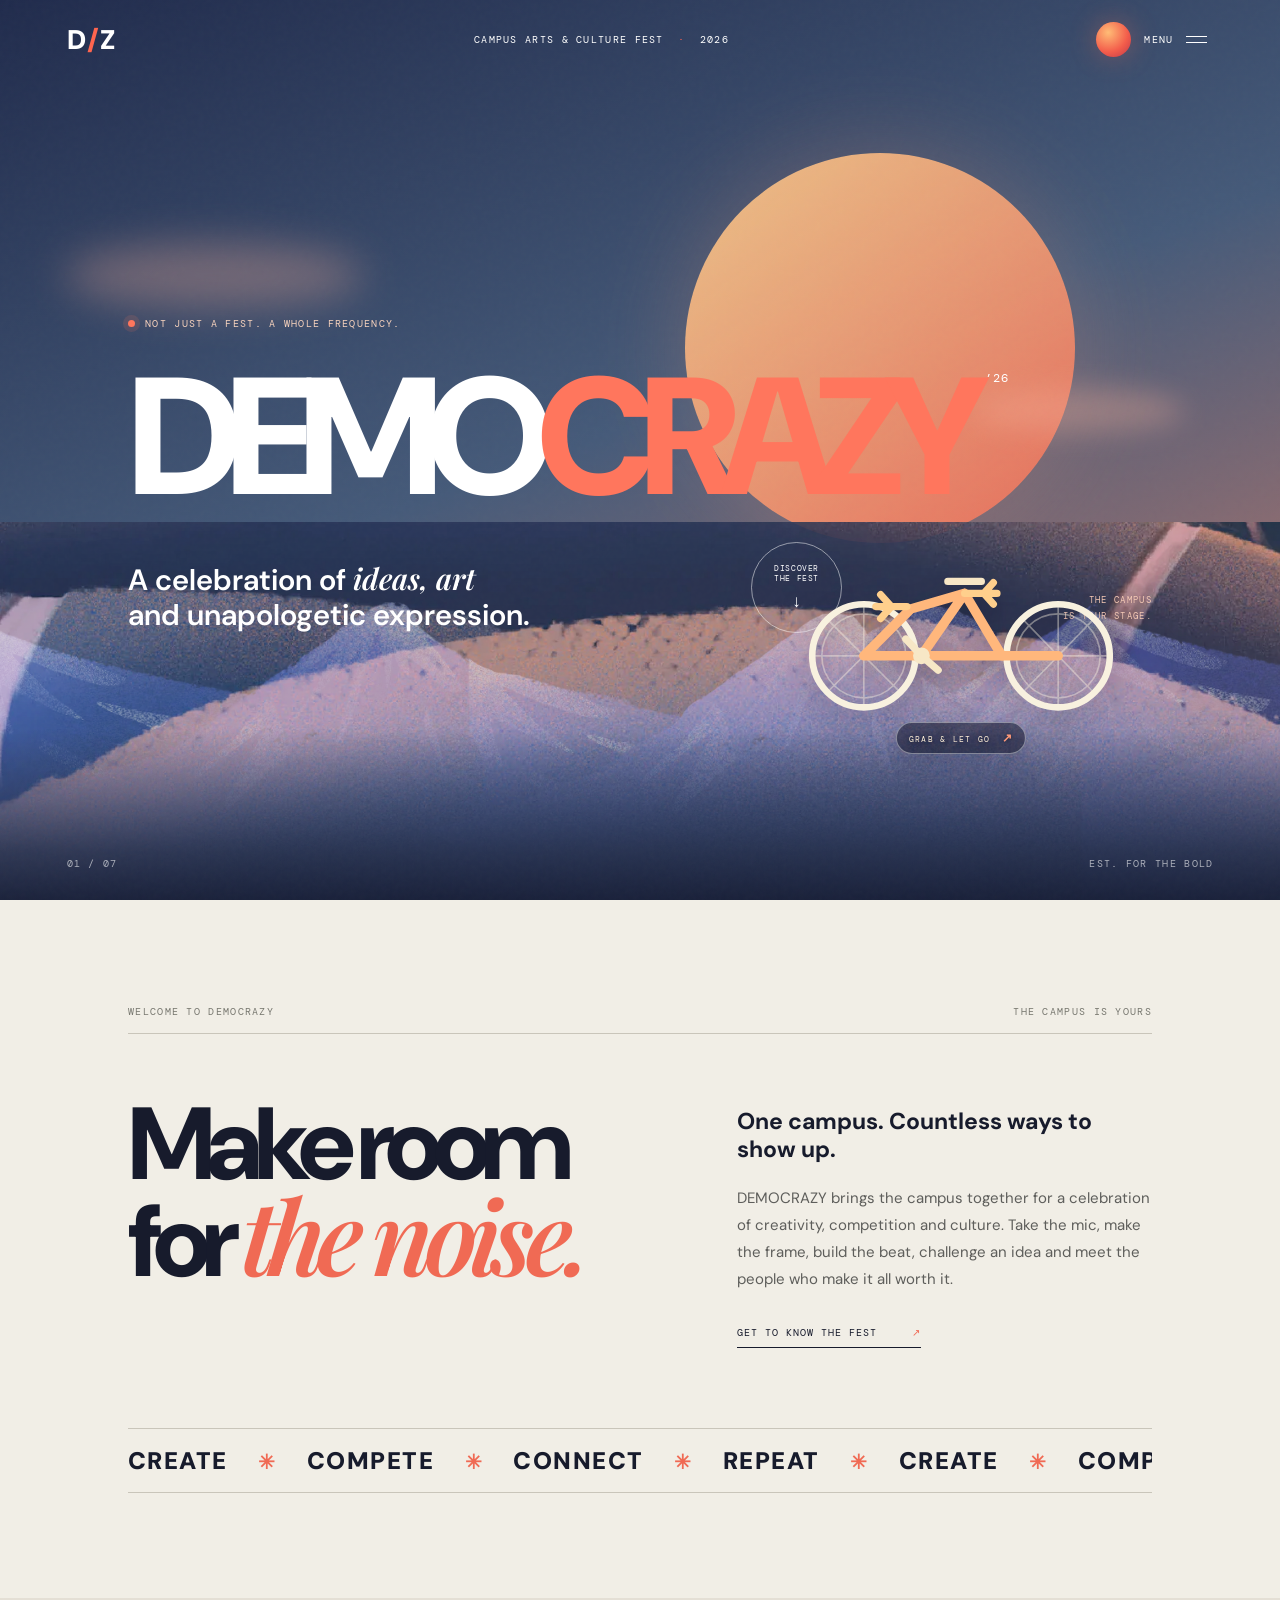
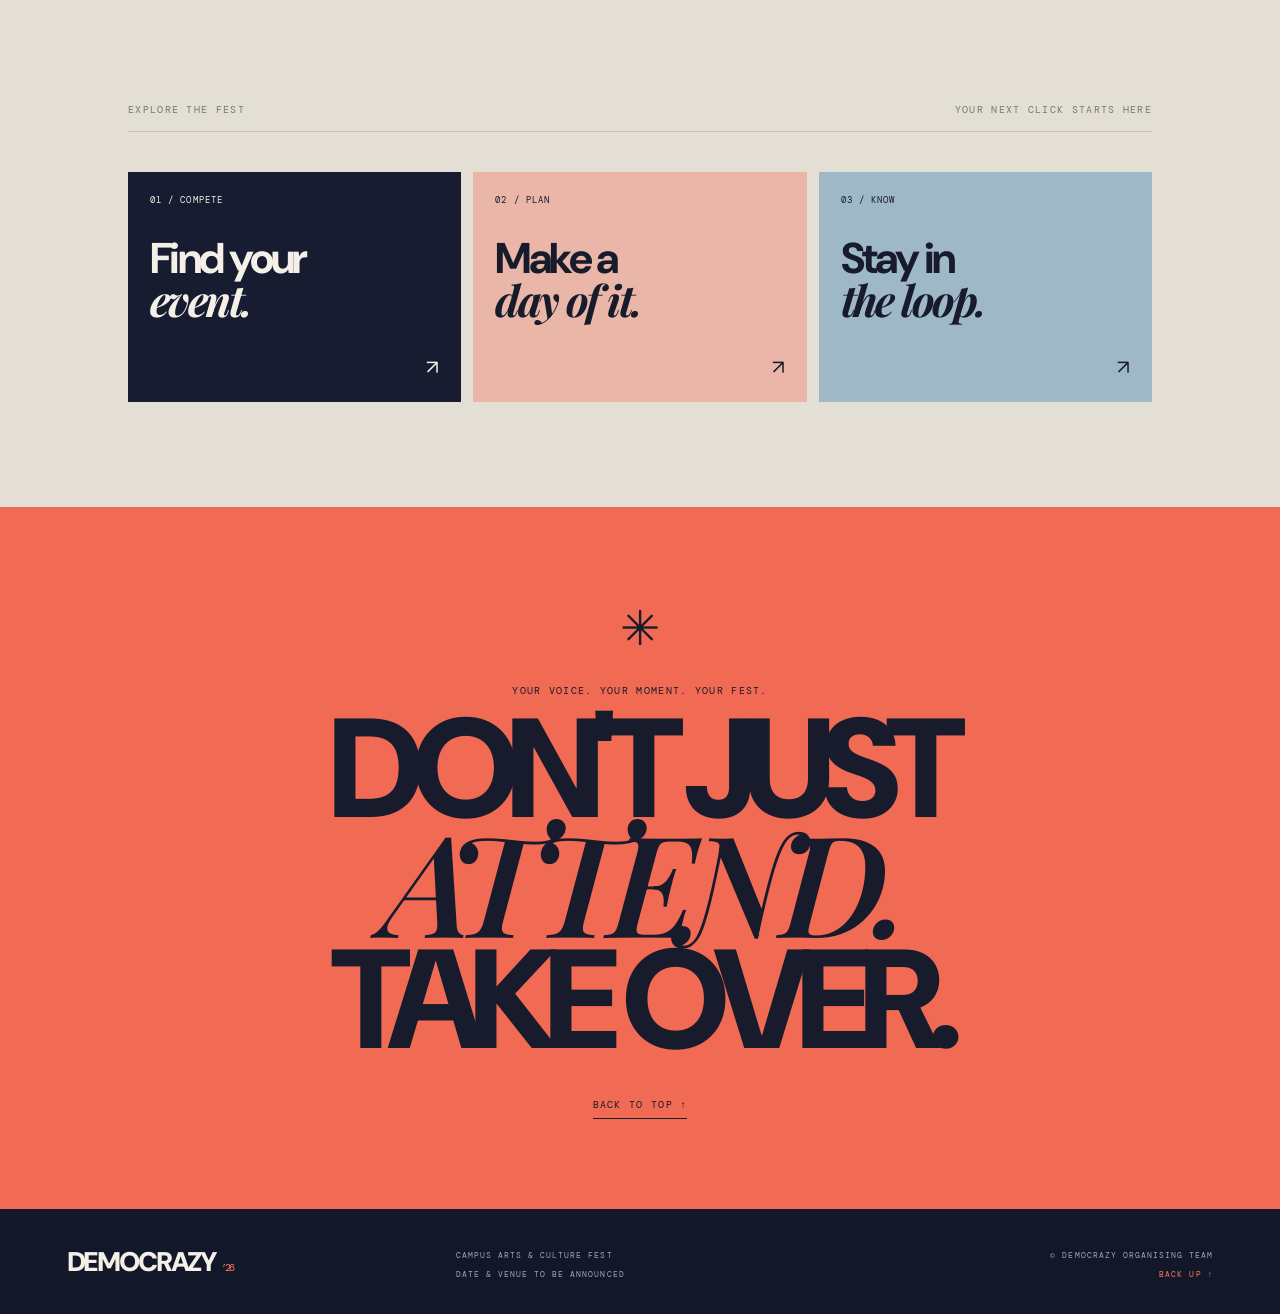
==== commit 2466d282: "Add files via upload" ====
--- a/index.html
+++ b/index.html
@@ -5,164 +5,84 @@
   <meta name="viewport" content="width=device-width, initial-scale=1">
   <meta name="theme-color" content="#10152b">
   <meta name="description" content="DEMOCRAZY — campus arts, culture and ideas festival.">
-  <title>DEMOCRAZY — The Campus Fest</title>
+  <title>Home | DEMOCRAZY ’26</title>
   <link rel="preconnect" href="https://fonts.googleapis.com">
   <link rel="preconnect" href="https://fonts.gstatic.com" crossorigin>
   <link href="https://fonts.googleapis.com/css2?family=DM+Mono:wght@400;500&family=DM+Sans:wght@400;500;600;700;800;900&family=Playfair+Display:ital,wght@0,600;0,700;1,600;1,700&display=swap" rel="stylesheet">
-  <link rel="stylesheet" href="style.css">
+  <link rel="stylesheet" href="style.css?v=4">
 </head>
-<body>
-  <div class="loader" id="loader" aria-hidden="true">
-    <div class="loader-inner">
-      <div class="loader-mark">D<span>.</span></div>
-      <p>MAKING SOME NOISE</p>
-      <div class="loader-line"><i></i></div>
-    </div>
-  </div>
+<body id="top">
+  <div class="loader" id="loader" aria-hidden="true"><div class="loader-inner"><div class="loader-mark">D<span>.</span></div><p>MAKING SOME NOISE</p><div class="loader-line"><i></i></div></div></div>
 
   <header class="topbar">
-    <a class="wordmark" href="#home" aria-label="DEMOCRAZY home">D<span>/</span>Z</a>
+    <a class="wordmark" href="index.html" aria-label="DEMOCRAZY home">D<span>/</span>Z</a>
     <span class="top-note">CAMPUS ARTS & CULTURE FEST <i>·</i> 2026</span>
     <button class="menu-trigger" id="menuOpen" aria-label="Open navigation" aria-expanded="false">
       <span class="orb"></span><span class="menu-label">MENU</span><span class="menu-lines"><i></i><i></i></span>
     </button>
   </header>
-
   <nav class="menu-overlay" id="menu" aria-hidden="true">
     <div class="menu-head"><span>DEMOCRAZY / NAVIGATION</span><button id="menuClose" aria-label="Close navigation">CLOSE <b>×</b></button></div>
     <div class="menu-links">
-      <a href="#home"><small>01</small> Home <span>↗</span></a>
-      <a href="#about"><small>02</small> The idea <span>↗</span></a>
-      <a href="#events"><small>03</small> Events <span>↗</span></a>
-      <a href="#schedule"><small>04</small> Schedule <span>↗</span></a>
-      <a href="#updates"><small>05</small> Updates <span>↗</span></a>
-      <a href="#gallery"><small>06</small> Gallery <span>↗</span></a>
-      <a href="#results"><small>07</small> Results <span>↗</span></a>
+      <a href="index.html"><small>01</small> Home <span>↗</span></a>
+      <a href="about.html"><small>02</small> The idea <span>↗</span></a>
+      <a href="events.html"><small>03</small> Events <span>↗</span></a>
+      <a href="schedule.html"><small>04</small> Schedule <span>↗</span></a>
+      <a href="updates.html"><small>05</small> Updates <span>↗</span></a>
+      <a href="gallery.html"><small>06</small> Gallery <span>↗</span></a>
+      <a href="results.html"><small>07</small> Results <span>↗</span></a>
     </div>
     <div class="menu-foot"><span>MAKE YOURSELF HEARD.</span><span>© DEMOCRAZY 2026</span></div>
   </nav>
 
   <main>
+
     <section class="hero" id="home">
-      <div class="hero-sky"></div>
-      <div class="sun-disc"></div>
+      <div class="hero-sky"></div><div class="sun-disc"></div>
       <div class="hero-cloud cloud-a"></div><div class="hero-cloud cloud-b"></div>
-      <div class="landscape hills"></div><div class="landscape mountains"></div>
-      <div class="landscape foreground"></div>
-      <div class="grain"></div>
+      <div class="landscape hills"></div><div class="landscape mountains"></div><div class="landscape foreground"></div><div class="grain"></div>
       <div class="hero-content">
         <p class="eyebrow"><span class="live-dot"></span> NOT JUST A FEST. A WHOLE FREQUENCY.</p>
         <h1>DEMO<span>CRAZY</span><sup>’26</sup></h1>
         <div class="hero-bottom">
           <p class="hero-manifesto">A celebration of <em>ideas, art</em><br>and unapologetic expression.</p>
-          <a class="round-link" href="#about" aria-label="Discover the festival"><span>SCROLL<br>TO EXPLORE</span><b>↓</b></a>
+          <a class="round-link" href="about.html"><span>DISCOVER<br>THE FEST</span><b>↓</b></a>
           <p class="hero-side-note">THE CAMPUS<br>IS YOUR STAGE.</p>
         </div>
       </div>
       <div class="draggable-bike" id="draggableBike" role="img" aria-label="A bicycle you can drag around; release it to let it spring back" tabindex="0">
         <svg viewBox="0 0 300 176" aria-hidden="true">
-          <defs>
-            <linearGradient id="bikeFrame" x1="0" y1="0" x2="1" y2="1">
-              <stop offset="0" stop-color="#ffe2a4"/><stop offset="1" stop-color="#ff765d"/>
-            </linearGradient>
-          </defs>
-          <ellipse cx="150" cy="158" rx="130" ry="8" fill="#11162b" opacity=".22"/>
-          <g fill="none" stroke="#f8f1df" stroke-width="5.5">
-            <circle cx="69" cy="119" r="43"/><circle cx="231" cy="119" r="43"/>
-          </g>
-          <g fill="none" stroke="#f8f1df" stroke-width="1.4" opacity=".42">
-            <circle cx="69" cy="119" r="35"/><circle cx="231" cy="119" r="35"/>
-            <path d="M69 76V162M26 119H112M38 88l62 62m0-62-62 62M231 76V162M188 119h86m-73-31 60 62m0-62-60 62"/>
-          </g>
-          <g fill="none" stroke="url(#bikeFrame)" stroke-width="8" stroke-linecap="round" stroke-linejoin="round">
-            <path d="M69 119 117 119 153 67 184 119 69 119 108 80 153 67"/>
-            <path d="M184 119 231 119M153 67l-11-8"/>
-          </g>
-          <g fill="none" stroke="#ffcf8c" stroke-width="6" stroke-linecap="round">
-            <path d="M105 78h-26m13 0-9-10m9 10-9 10"/>
-            <path d="M153 67h27m-11 0 8-9m-8 9 8 9"/>
-          </g>
-          <circle cx="117" cy="119" r="7" fill="#f7e7c6"/>
-          <path d="M117 119l-13-14m13 14 14 12" stroke="#f7e7c6" stroke-width="5" stroke-linecap="round"/>
-          <path d="M139 57h28" stroke="#f7e7c6" stroke-width="6" stroke-linecap="round"/>
-          <path d="M69 119h162" stroke="#fff" stroke-width="1" opacity=".12"/>
-        </svg>
-        <span class="bike-hint">GRAB &amp; LET GO <b>↗</b></span>
+          <g fill="none" stroke="#f8f1df" stroke-width="5.5"><circle cx="69" cy="119" r="43"/><circle cx="231" cy="119" r="43"/></g>
+          <g fill="none" stroke="#f8f1df" stroke-width="1.4" opacity=".42"><circle cx="69" cy="119" r="35"/><circle cx="231" cy="119" r="35"/><path d="M69 76V162M26 119H112M38 88l62 62m0-62-62 62M231 76V162M188 119h86m-73-31 60 62m0-62-60 62"/></g>
+          <g fill="none" stroke="#ffb77c" stroke-width="8" stroke-linecap="round" stroke-linejoin="round"><path d="M69 119 117 119 153 67 184 119 69 119 108 80 153 67"/><path d="M184 119 231 119"/></g>
+          <g fill="none" stroke="#ffcf8c" stroke-width="6" stroke-linecap="round"><path d="M105 78h-26m13 0-9-10m9 10-9 10M153 67h27m-11 0 8-9m-8 9 8 9"/></g>
+          <circle cx="117" cy="119" r="7" fill="#f7e7c6"/><path d="M117 119l-13-14m13 14 14 12M139 57h28" stroke="#f7e7c6" stroke-width="6" stroke-linecap="round"/>
+        </svg><span class="bike-hint">GRAB &amp; LET GO <b>↗</b></span>
       </div>
       <div class="hero-index"><span>01 / 07</span><span>EST. FOR THE BOLD</span></div>
     </section>
-
-    <section class="intro section-pad" id="about">
-      <div class="section-kicker"><span>01 — THE IDEA</span><span>NO QUIET TALENT HERE</span></div>
-      <div class="intro-grid">
-        <h2>Make room<br>for <em>the noise.</em></h2>
-        <div class="intro-copy">
-          <p class="big-copy">One campus. Countless ways to show up.</p>
-          <p>DEMOCRAZY brings the campus together for a celebration of creativity, competition and culture. A space to take the mic, make the frame, build the beat, challenge an idea and meet the people who make it all worth it.</p>
-          <p class="muted">The details are taking shape. The stage is yours to claim.</p>
-          <a class="text-link" href="#events">FIND YOUR EVENT <span>↗</span></a>
-        </div>
-      </div>
-      <div class="ticker" aria-hidden="true"><div>CREATE <b>✳</b> COMPETE <b>✳</b> CONNECT <b>✳</b> REPEAT <b>✳</b> CREATE <b>✳</b> COMPETE <b>✳</b> CONNECT <b>✳</b> REPEAT <b>✳</b></div></div>
+    <section class="intro section-pad">
+      <div class="section-kicker"><span>WELCOME TO DEMOCRAZY</span><span>THE CAMPUS IS YOURS</span></div>
+      <div class="intro-grid"><h2>Make room<br>for <em>the noise.</em></h2><div class="intro-copy"><p class="big-copy">One campus. Countless ways to show up.</p><p>DEMOCRAZY brings the campus together for a celebration of creativity, competition and culture. Take the mic, make the frame, build the beat, challenge an idea and meet the people who make it all worth it.</p><a class="text-link" href="about.html">GET TO KNOW THE FEST <span>↗</span></a></div></div>
+      <div class="ticker"><div>CREATE <b>✳</b> COMPETE <b>✳</b> CONNECT <b>✳</b> REPEAT <b>✳</b> CREATE <b>✳</b> COMPETE <b>✳</b> CONNECT <b>✳</b> REPEAT <b>✳</b></div></div>
     </section>
-
-    <section class="events section-pad" id="events">
-      <div class="section-kicker"><span>02 — THE LINE-UP</span><span>YOUR MOMENT IS IN HERE</span></div>
-      <div class="section-heading"><h2>Pick your<br><em>playground.</em></h2><p>Different stages. Different skills.<br>One very loud campus.</p></div>
-      <div class="event-grid">
-        <article class="event-card event-card-large"><span class="card-no">A / 01</span><span class="card-symbol">✳</span><div><small>ON THE MIC</small><h3>Performance</h3><p>For voices, movement and moments that own the room.</p></div><span class="card-arrow">↗</span></article>
-        <article class="event-card event-card-pink"><span class="card-no">B / 02</span><span class="card-symbol">◒</span><div><small>MAKE IT VISUAL</small><h3>Visual arts</h3><p>Turn a blank space into something people remember.</p></div><span class="card-arrow">↗</span></article>
-        <article class="event-card event-card-blue"><span class="card-no">C / 03</span><span class="card-symbol">⌘</span><div><small>THINK DIFFERENT</small><h3>Ideas & words</h3><p>Debate, write, persuade and give your thoughts a stage.</p></div><span class="card-arrow">↗</span></article>
-        <article class="event-card event-card-yellow"><span class="card-no">D / 04</span><span class="card-symbol">♫</span><div><small>FEEL THE RHYTHM</small><h3>Music & media</h3><p>Sound, stories and everything in between.</p></div><span class="card-arrow">↗</span></article>
-      </div>
-      <p class="small-note">EVENT CATEGORIES SHOWN AS A STARTING STRUCTURE — FINAL COMPETITION LIST TO BE ANNOUNCED.</p>
-    </section>
-
-    <section class="schedule section-pad" id="schedule">
-      <div class="section-kicker"><span>03 — THE RUN OF SHOW</span><span>PLAN YOUR MOMENTS</span></div>
-      <div class="schedule-layout">
-        <h2>It's all<br><em>in the timing.</em></h2>
-        <div class="schedule-panel">
-          <div class="schedule-row"><span>DAY 01</span><strong>Opening & preliminaries</strong><small>TIME TO BE ANNOUNCED</small></div>
-          <div class="schedule-row"><span>DAY 02</span><strong>Competitions & showcases</strong><small>TIME TO BE ANNOUNCED</small></div>
-          <div class="schedule-row"><span>DAY 03</span><strong>Finals & closing celebration</strong><small>TIME TO BE ANNOUNCED</small></div>
-          <p class="schedule-disclaimer">The official date-wise timetable will be published here.</p>
-        </div>
+    <section class="home-links section-pad"><div class="section-kicker"><span>EXPLORE THE FEST</span><span>YOUR NEXT CLICK STARTS HERE</span></div>
+      <div class="home-link-grid">
+        <a href="events.html"><small>01 / COMPETE</small><strong>Find your<br><em>event.</em></strong><span>↗</span></a>
+        <a href="schedule.html"><small>02 / PLAN</small><strong>Make a<br><em>day of it.</em></strong><span>↗</span></a>
+        <a href="updates.html"><small>03 / KNOW</small><strong>Stay in<br><em>the loop.</em></strong><span>↗</span></a>
       </div>
     </section>
+    <section class="closing"><div class="closing-star">✳</div><p>YOUR VOICE. YOUR MOMENT. YOUR FEST.</p><h2>DON'T JUST<br><em>ATTEND.</em><br>TAKE OVER.</h2><a href="#top" class="back-top">BACK TO TOP ↑</a></section>
 
-    <section class="updates section-pad" id="updates">
-      <div class="section-kicker"><span>04 — THE NOTICEBOARD</span><span>FRESH FROM THE FEST DESK</span></div>
-      <div class="updates-head"><h2>Word on<br><em>the campus.</em></h2><span class="stamp">STAY<br>IN THE<br>LOOP ↘</span></div>
-      <div class="notice-row"><span class="notice-tag">ANNOUNCEMENT</span><strong>DEMOCRAZY is getting ready.</strong><span class="notice-date">COMING SOON</span></div>
-      <div class="notice-row"><span class="notice-tag">REGISTRATION</span><strong>Registration information will be posted here.</strong><span class="notice-date">COMING SOON</span></div>
-      <div class="notice-row"><span class="notice-tag">UPDATES</span><strong>Follow the noticeboard for official fest news.</strong><span class="notice-date">ONGOING</span></div>
-    </section>
-
-    <section class="gallery section-pad" id="gallery">
-      <div class="section-kicker"><span>05 — THE AFTERGLOW</span><span>MEMORIES IN THE MAKING</span></div>
-      <div class="gallery-head"><h2>Before it<br><em>becomes history.</em></h2><p>Photos and highlights<br>will land here after the fest.</p></div>
-      <div class="gallery-placeholders"><div class="gallery-tile tile-one"><span>THE CROWD</span><b>✳</b></div><div class="gallery-tile tile-two"><span>THE CRAFT</span><b>◌</b></div><div class="gallery-tile tile-three"><span>THE CHAOS</span><b>↗</b></div></div>
-    </section>
-
-    <section class="results section-pad" id="results">
-      <div class="section-kicker"><span>06 — THE SCOREBOARD</span><span>CELEBRATE EVERY WIN</span></div>
-      <div class="results-content"><div><h2>Names worth<br><em>remembering.</em></h2><p>Results and winner lists will be published after each event.</p></div><a class="result-button" href="mailto:fest@democrazy.example?subject=DEMOCRAZY%20Results%20Enquiry">RESULTS<br>COMING SOON <span>↗</span></a></div>
-    </section>
-
-    <section class="closing">
-      <div class="closing-star">✳</div>
-      <p>YOUR VOICE. YOUR MOMENT. YOUR FEST.</p>
-      <h2>DON'T JUST<br><em>ATTEND.</em><br>TAKE OVER.</h2>
-      <a href="#home" class="back-top">BACK TO TOP ↑</a>
-    </section>
   </main>
 
   <footer class="footer">
-    <a class="footer-logo" href="#home">DEMOCRAZY<span>’26</span></a>
+    <a class="footer-logo" href="index.html">DEMOCRAZY<span>’26</span></a>
     <div class="footer-mid"><span>CAMPUS ARTS & CULTURE FEST</span><span>DATE & VENUE TO BE ANNOUNCED</span></div>
-    <div class="footer-right"><span>© DEMOCRAZY ORGANISING TEAM</span><a href="#home">BACK UP ↑</a></div>
+    <div class="footer-right"><span>© DEMOCRAZY ORGANISING TEAM</span><a href="#top">BACK UP ↑</a></div>
   </footer>
-  <script src="script.js"></script>
+  <script src="script.js?v=4"></script>
+
 </body>
 </html>
--- a/style.css
+++ b/style.css
@@ -10,3 +10,127 @@
 .bike-hint b{color:#ff9a79;font-size:12px;margin-left:5px}
 .draggable-bike:focus-visible{filter:drop-shadow(0 0 0.7rem #ffcf8c)}
 @media(max-width:700px){.draggable-bike{left:auto;right:3%;top:66%;width:clamp(165px,48vw,225px)}.bike-hint{font-size:7px}}
+
+/* Visibility pass: keep the bike clearly inside the first screen on load */
+.draggable-bike{
+  z-index:30;
+  left:61%;
+  top:57%;
+  width:clamp(230px,30vw,360px);
+  opacity:1;
+}
+.bike-hint{
+  display:inline-block;
+  position:relative;
+  left:50%;
+  transform:translateX(-50%);
+  white-space:nowrap;
+  padding:7px 12px;
+  margin-top:-2px;
+  border:1px solid #ffffff66;
+  border-radius:30px;
+  background:#11162b88;
+}
+@media(max-width:700px){
+  .draggable-bike{
+    left:auto;
+    right:2%;
+    top:60%;
+    width:clamp(190px,55vw,245px);
+  }
+}
+
+
+/* Multi-page sections */
+.page-hero{min-height:590px;padding:150px 10vw 80px;position:relative;overflow:hidden;color:#f4f0e8;display:flex;align-items:center;background:#202b4c}
+.page-hero-dark{background:linear-gradient(135deg,#171c30,#34415d 75%,#b66e65)}
+.page-hero-coral{background:linear-gradient(130deg,#ed6a55,#c98b72 55%,#f0bf8c);color:#171b2c}
+.page-hero-blue{background:linear-gradient(135deg,#18233e,#627e98 65%,#d39a7c)}
+.page-hero-art{position:absolute;width:45vw;aspect-ratio:1;border-radius:50%;right:8%;top:10%;background:radial-gradient(circle at 35% 35%,#f5c18a,#e87560 65%,transparent 66%);opacity:.65}
+.page-hero-inner{position:relative;z-index:1;max-width:900px}
+.page-hero h1{font-size:clamp(62px,10vw,132px);line-height:.82;letter-spacing:-.095em;margin:35px 0 25px;font-weight:900}
+.page-hero h1 em{font-family:"Playfair Display",serif;font-weight:600;color:#ffb18e}
+.page-hero-coral h1 em{color:#fff0d7}
+.page-lede{font-size:clamp(16px,2vw,22px);line-height:1.5;max-width:530px}
+.content-page{background:#f1eee6}
+.story-grid{display:grid;grid-template-columns:.9fr 1.1fr;gap:8vw;padding:65px 0 30px}
+.story-grid h2,.end-cta h2,.results-intro h2{font-size:clamp(54px,7.5vw,100px);line-height:.9;letter-spacing:-.08em;margin:0}
+.story-grid h2 em,.end-cta h2 em,.results-intro h2 em{font-family:"Playfair Display",serif;color:#ef6c55}
+.long-copy{max-width:560px}.long-copy p{font-size:15px;line-height:1.9;color:#5e5e5b}.long-copy .big-copy{font-size:22px;line-height:1.4;color:#171b2c}
+.dark-feature{background:#171c30;color:#f4f0e8}
+.dark-feature .section-kicker{color:#a4a6b0;border-color:#414457}
+.belief-grid,.check-grid{display:grid;grid-template-columns:repeat(3,1fr);gap:30px;padding-top:55px}
+.belief-grid article,.check-grid>div{border-top:1px solid #5b5e6d;padding-top:18px}
+.belief-grid article>b,.check-grid>div>b{font:10px "DM Mono",monospace;color:#ff765d}
+.belief-grid h3{font-size:clamp(30px,4vw,48px);line-height:.95;letter-spacing:-.06em;margin:28px 0 15px}
+.belief-grid h3 em{font-family:"Playfair Display",serif;color:#ff967d}
+.belief-grid p,.check-grid p{font-size:13px;line-height:1.8;color:#b8b8c0;max-width:300px}
+.end-cta{display:flex;justify-content:space-between;align-items:end;padding:60px 0 10px;gap:35px}
+.end-cta>p{max-width:350px;color:#b8b8c0;line-height:1.8;font-size:14px}
+.event-detail-grid{display:grid;grid-template-columns:1fr 1fr;gap:14px;padding:55px 0 30px}
+.event-detail-grid article{background:#e4dfd5;padding:30px;min-height:330px}
+.event-detail-grid article:nth-child(2){background:#f1c0b0}.event-detail-grid article:nth-child(3){background:#b8cbd7}.event-detail-grid article:nth-child(4){background:#edc873}
+.event-detail-grid article>span,.timeline article>span,.update-list article>span,.gallery-feature>span,.result-groups article>span{font:9px "DM Mono",monospace;letter-spacing:.13em}
+.event-detail-grid h2{font-size:clamp(30px,4vw,48px);letter-spacing:-.06em;margin:38px 0 10px}
+.event-detail-grid p,.event-detail-grid li{font-size:13px;line-height:1.7;max-width:430px}
+.event-detail-grid ul{padding-left:17px;margin-top:16px}
+.editorial-note{font:9px "DM Mono",monospace;letter-spacing:.04em;line-height:1.8;color:#8c887f;margin:22px 0 0}
+.timeline{padding-top:40px}
+.timeline article{display:grid;grid-template-columns:120px 1fr 50px;gap:25px;align-items:start;border-top:1px solid #c9c5ba;padding:30px 0}
+.timeline article:last-child{border-bottom:1px solid #c9c5ba}
+.timeline article>span{color:#ef6c55;padding-top:8px}
+.timeline h2{font-size:clamp(25px,3vw,38px);letter-spacing:-.05em;margin:0 0 10px}
+.timeline p{font-size:14px;line-height:1.7;color:#5e5e5b;margin:0 0 12px}
+.timeline small{font:9px "DM Mono",monospace;color:#8c887f}
+.timeline article>b{font:26px "DM Mono",monospace;color:#d2ccc0}
+.update-list{padding-top:35px}
+.update-list article{display:grid;grid-template-columns:180px 1fr 120px;gap:20px;align-items:start;border-top:1px solid #c9c5ba;padding:27px 0}
+.update-list article:last-child{border-bottom:1px solid #c9c5ba}
+.update-list article>span,.update-list time{font:9px "DM Mono",monospace;color:#8c887f}
+.update-list h2{font-size:clamp(20px,2.5vw,30px);letter-spacing:-.04em;margin:0 0 8px}
+.update-list p{font-size:13px;line-height:1.7;color:#66635d;margin:0;max-width:600px}
+.update-list time{text-align:right}
+.newsletter-band{background:#ed6a55;padding:75px 10vw;display:flex;justify-content:space-between;align-items:end;gap:50px}
+.newsletter-band h2{font-size:clamp(50px,7vw,85px);line-height:.9;letter-spacing:-.08em;margin:20px 0 0}
+.newsletter-band h2 em{font-family:"Playfair Display",serif}
+.newsletter-band>p{max-width:420px;font-size:14px;line-height:1.8}
+.gallery-feature-grid{display:grid;grid-template-columns:1.1fr .9fr;gap:14px;padding-top:45px}
+.gallery-feature{min-height:260px;padding:20px;display:flex;flex-direction:column;justify-content:space-between;position:relative}
+.gallery-feature b{font-size:75px;align-self:center;font-weight:400;opacity:.65}
+.gallery-feature p{font-size:15px;font-weight:700;margin:0}
+.gf-one{background:#f0b6a6}.gf-two{background:#9db4c3}.gf-three{background:#e7c16d}.gf-four{background:#d2d0c3}
+.results-intro{display:grid;grid-template-columns:1fr 1fr;gap:7vw;align-items:end;padding:60px 0}
+.results-intro p{font-size:15px;line-height:1.8;color:#5e5e5b;max-width:470px}
+.result-groups{display:grid;grid-template-columns:1fr 1fr;gap:13px}
+.result-groups article{padding:25px;background:#e4dfd5;min-height:190px}
+.result-groups article:nth-child(2){background:#f1c0b0}.result-groups article:nth-child(3){background:#b8cbd7}.result-groups article:nth-child(4){background:#edc873}
+.result-groups h3{font-size:25px;letter-spacing:-.05em;margin:30px 0 8px}
+.result-groups p{font-size:12px;line-height:1.7}
+.result-groups article>b{font:8px "DM Mono",monospace;letter-spacing:.1em;color:#7a746a}
+.home-links{background:#e4dfd5}
+.home-link-grid{display:grid;grid-template-columns:repeat(3,1fr);gap:12px;padding-top:40px}
+.home-link-grid>a{background:#171c30;color:#f4f0e8;min-height:230px;padding:22px;display:flex;flex-direction:column;justify-content:space-between;transition:transform .25s}
+.home-link-grid>a:nth-child(2){background:#e9b6a7;color:#171b2c}.home-link-grid>a:nth-child(3){background:#9fb8c8;color:#171b2c}
+.home-link-grid>a:hover{transform:translateY(-5px)}
+.home-link-grid small{font:9px "DM Mono",monospace;letter-spacing:.12em}
+.home-link-grid strong{font-size:clamp(27px,3.5vw,43px);line-height:.95;letter-spacing:-.06em}
+.home-link-grid em{font-family:"Playfair Display",serif}
+.home-link-grid>a>span{font-size:20px;align-self:end}
+@media(max-width:700px){
+ .page-hero{min-height:520px;padding:125px 7vw 65px}.page-hero h1{font-size:clamp(56px,14vw,90px)}
+ .story-grid,.results-intro{grid-template-columns:1fr;gap:28px;padding:45px 0 20px}
+ .belief-grid,.check-grid{grid-template-columns:1fr;gap:25px;padding-top:38px}
+ .belief-grid h3{margin:17px 0 10px}
+ .end-cta{display:block;padding:45px 0}.end-cta>p{margin-top:25px}
+ .event-detail-grid,.result-groups{grid-template-columns:1fr}
+ .event-detail-grid article{min-height:280px;padding:24px}
+ .timeline article{grid-template-columns:65px 1fr 25px;gap:10px;padding:23px 0}
+ .timeline article>b{font-size:18px}
+ .update-list article{grid-template-columns:1fr auto;gap:10px}
+ .update-list article>div{grid-column:1/-1;grid-row:2}
+ .update-list time{grid-column:2;grid-row:1}
+ .newsletter-band{padding:60px 7vw;display:block}.newsletter-band>p{margin-top:25px}
+ .gallery-feature-grid{grid-template-columns:1fr 1fr}
+ .gallery-feature{min-height:190px;padding:15px}.gallery-feature b{font-size:55px}
+ .home-link-grid{grid-template-columns:1fr}.home-link-grid>a{min-height:175px}
+}
